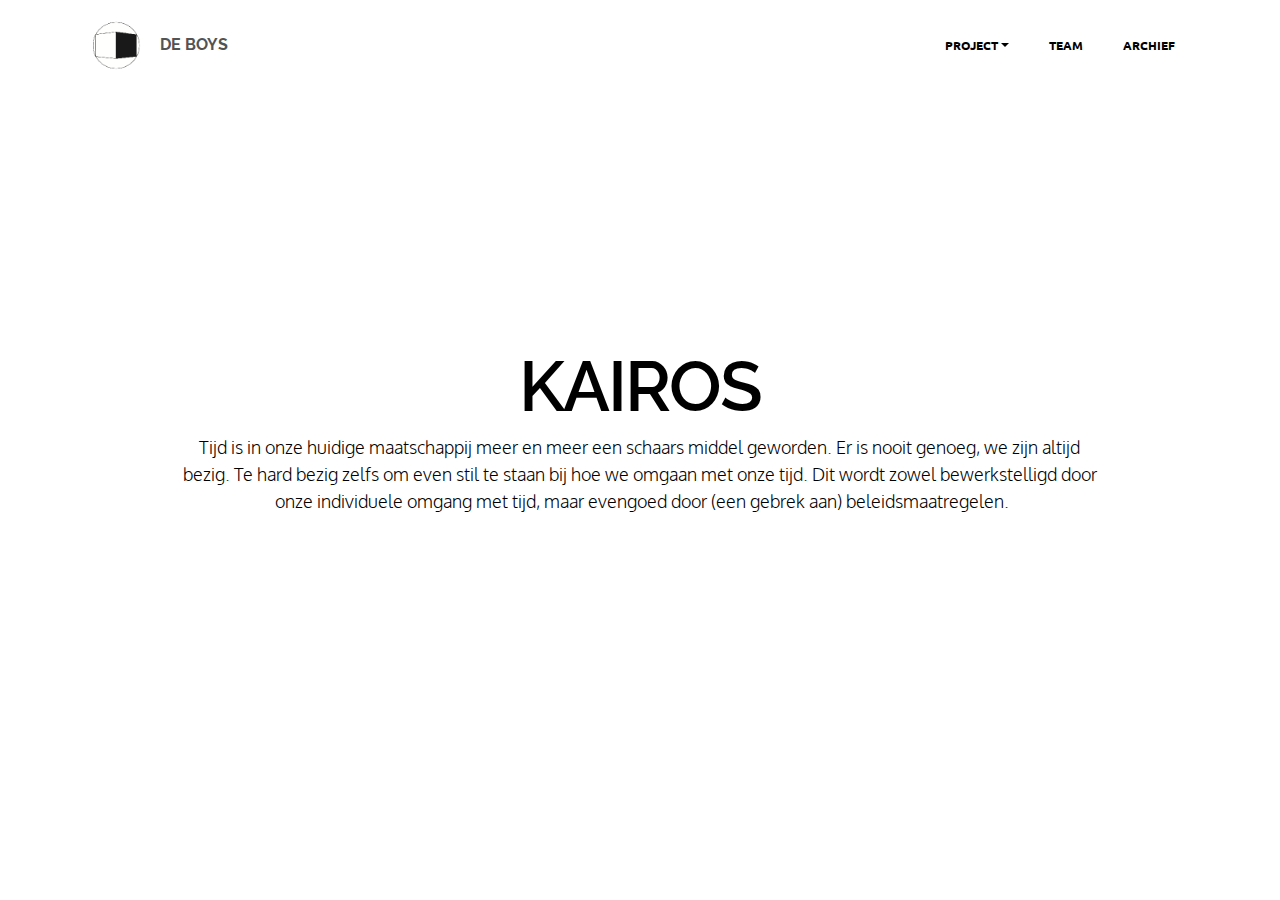
==== index.html @ ae833130 "Nieuwe layout projectpagina's" ====
<!DOCTYPE html>
<html>
<head>
  <!-- Site made with Mobirise Website Builder v3.9.2, https://mobirise.com -->
  <meta charset="UTF-8">
  <meta http-equiv="X-UA-Compatible" content="IE=edge">
  <meta name="generator" content="Mobirise v3.9.2, mobirise.com">
  <meta name="viewport" content="width=device-width, initial-scale=1">
  <link rel="shortcut icon" href="assets/images/schermafbeelding-2016-11-30-om-10-160x128-13.png" type="image/x-icon">
  <meta name="description" content="">
  
  <link rel="stylesheet" href="https://fonts.googleapis.com/css?family=Lora:400,700,400italic,700italic&amp;subset=latin">
  <link rel="stylesheet" href="https://fonts.googleapis.com/css?family=Montserrat:400,700">
  <link rel="stylesheet" href="https://fonts.googleapis.com/css?family=Raleway:100,100i,200,200i,300,300i,400,400i,500,500i,600,600i,700,700i,800,800i,900,900i">
  <link rel="stylesheet" href="assets/bootstrap-material-design-font/css/material.css">
  <link rel="stylesheet" href="assets/tether/tether.min.css">
  <link rel="stylesheet" href="assets/bootstrap/css/bootstrap.min.css">
  <link rel="stylesheet" href="assets/animate.css/animate.min.css">
  <link rel="stylesheet" href="assets/dropdown/css/style.css">
  <link rel="stylesheet" href="assets/theme/css/style.css">
  <link rel="stylesheet" href="assets/mobirise/css/mbr-additional.css" type="text/css">
  
  
  
</head>
<body>

<!-- Google Analytics -->
<script>
  (function(i,s,o,g,r,a,m){i['GoogleAnalyticsObject']=r;i[r]=i[r]||function(){
  (i[r].q=i[r].q||[]).push(arguments)},i[r].l=1*new Date();a=s.createElement(o),
  m=s.getElementsByTagName(o)[0];a.async=1;a.src=g;m.parentNode.insertBefore(a,m)
  })(window,document,'script','https://www.google-analytics.com/analytics.js','ga');

  ga('create', 'UA-88258358-1', 'auto');
  ga('send', 'pageview');

</script>
<!-- /Google Analytics -->


<section id="menu-6">

    <nav class="navbar navbar-dropdown bg-color transparent">
        <div class="container">

            <div class="mbr-table">
                <div class="mbr-table-cell">

                    <div class="navbar-brand">
                        <a href="index.html" class="navbar-logo"><img src="assets/images/schermafbeelding-2016-11-30-om-10-160x128-13.png" alt="HOME"></a>
                        <a class="navbar-caption text-black" href="https://mobirise.com">DE BOYS</a>
                    </div>

                </div>
                <div class="mbr-table-cell">

                    <button class="navbar-toggler pull-xs-right hidden-md-up" type="button" data-toggle="collapse" data-target="#exCollapsingNavbar">
                        <div class="hamburger-icon"></div>
                    </button>

                    <ul class="nav-dropdown collapse pull-xs-right nav navbar-nav navbar-toggleable-sm" id="exCollapsingNavbar"><li class="nav-item dropdown open"><a class="nav-link link dropdown-toggle" href="https://mobirise.com/" data-toggle="dropdown-submenu" aria-expanded="true">PROJECT</a><div class="dropdown-menu"><a class="dropdown-item" href="insp.html" aria-expanded="false">inspiratie</a><a class="dropdown-item" href="voor.html">vooronderzoek</a><a class="dropdown-item" href="proc.html">proces</a><a class="dropdown-item" href="prod.html">product</a></div></li><li class="nav-item"><a class="nav-link link" href="team.html">TEAM</a></li><li class="nav-item"><a class="nav-link link" href="arch.html">ARCHIEF</a></li></ul>
                    <button hidden="" class="navbar-toggler navbar-close" type="button" data-toggle="collapse" data-target="#exCollapsingNavbar">
                        <div class="close-icon"></div>
                    </button>

                </div>
            </div>

        </div>
    </nav>

</section>

<section class="engine"><a rel="external" href="https://mobirise.com">simple mobile web page creator software</a></section><section class="mbr-section mbr-section-hero mbr-section-full mbr-after-navbar" id="header1-8" style="background-color: rgb(255, 255, 255);">

    

    <div class="mbr-table-cell">

        <div class="container">
            <div class="row">
                <div class="mbr-section col-md-10 col-md-offset-1 text-xs-center">

                    <h1 class="mbr-section-title display-1">KAIROS</h1>
                    <p class="mbr-section-lead lead">Tijd is in onze huidige maatschappij meer en meer een schaars middel geworden. Er is nooit genoeg, we zijn altijd bezig. Te hard bezig zelfs om even stil te staan bij hoe we omgaan met onze tijd. Dit wordt zowel bewerkstelligd door &nbsp;onze individuele omgang met tijd, maar evengoed door (een gebrek aan) beleidsmaatregelen.<br></p>
                    
                </div>
            </div>
        </div>
    </div>

    

</section>


  <script src="assets/web/assets/jquery/jquery.min.js"></script>
  <script src="assets/tether/tether.min.js"></script>
  <script src="assets/bootstrap/js/bootstrap.min.js"></script>
  <script src="assets/smooth-scroll/SmoothScroll.js"></script>
  <script src="assets/viewportChecker/jquery.viewportchecker.js"></script>
  <script src="assets/cookies-alert-plugin/cookies-alert-core.js"></script>
  <script src="assets/cookies-alert-plugin/cookies-alert-script.js"></script>
  <script src="assets/dropdown/js/script.min.js"></script>
  <script src="assets/touchSwipe/jquery.touchSwipe.min.js"></script>
  <script src="assets/theme/js/script.js"></script>
  
  
  <input name="animation" type="hidden">
  <input name="cookieData" type="hidden" data-cookie-text="We use cookies to give you the best experience. Read our <a href='privacy.html'>cookie policy</a>.">
  </body>
</html>
---- assets/bootstrap-material-design-font/css/material.css ----
@font-face {
  font-family: 'Material-Design-Icons';
  src: url('../fonts/Material-Design-Icons.eot?3ocs8m');
  src: url('../fonts/Material-Design-Icons.eot?#iefix3ocs8m') format('embedded-opentype'), url('../fonts/Material-Design-Icons.woff?3ocs8m') format('woff'), url('../fonts/Material-Design-Icons.ttf?3ocs8m') format('truetype'), url('../fonts/Material-Design-Icons.svg?3ocs8m#Material-Design-Icons') format('svg');
  font-weight: normal;
  font-style: normal;
}
[class^="mdi-"],
[class*="mdi-"] {
  speak: none;
  display: inline-block;
  font-style: normal;
  font-variant:normal;
  font-weight:normal;
  /*font-size:24px;*/
  line-height:1;
  font-family:'Material-Design-Icons' !important;
  text-rendering: auto;
  
  -webkit-font-smoothing: antialiased;
  -moz-osx-font-smoothing: grayscale;
  -webkit-transform: translate(0, 0);
      -ms-transform: translate(0, 0);
          transform: translate(0, 0);
}
[class^="mdi-"]:before,
[class*="mdi-"]:before {
  display: inline-block;
  speak: none;
  text-decoration: inherit;
}
[class^="mdi-"].pull-left,
[class*="mdi-"].pull-left {
  margin-right: .3em;
}
[class^="mdi-"].pull-right,
[class*="mdi-"].pull-right {
  margin-left: .3em;
}
[class^="mdi-"].mdi-lg:before,
[class*="mdi-"].mdi-lg:before,
[class^="mdi-"].mdi-lg:after,
[class*="mdi-"].mdi-lg:after {
  font-size: 1.33333333em;
  line-height: 0.75em;
  vertical-align: -15%;
}
[class^="mdi-"].mdi-2x:before,
[class*="mdi-"].mdi-2x:before,
[class^="mdi-"].mdi-2x:after,
[class*="mdi-"].mdi-2x:after {
  font-size: 2em;
}
[class^="mdi-"].mdi-3x:before,
[class*="mdi-"].mdi-3x:before,
[class^="mdi-"].mdi-3x:after,
[class*="mdi-"].mdi-3x:after {
  font-size: 3em;
}
[class^="mdi-"].mdi-4x:before,
[class*="mdi-"].mdi-4x:before,
[class^="mdi-"].mdi-4x:after,
[class*="mdi-"].mdi-4x:after {
  font-size: 4em;
}
[class^="mdi-"].mdi-5x:before,
[class*="mdi-"].mdi-5x:before,
[class^="mdi-"].mdi-5x:after,
[class*="mdi-"].mdi-5x:after {
  font-size: 5em;
}
[class^="mdi-device-signal-cellular-"]:after,
[class^="mdi-device-battery-"]:after,
[class^="mdi-device-battery-charging-"]:after,
[class^="mdi-device-signal-cellular-connected-no-internet-"]:after,
[class^="mdi-device-signal-wifi-"]:after,
[class^="mdi-device-signal-wifi-statusbar-not-connected"]:after,
.mdi-device-network-wifi:after {
  opacity: .3;
  position: absolute;
  left: 0;
  top: 0;
  z-index: 1;
  display: inline-block;
  speak: none;
  text-decoration: inherit;
}
[class^="mdi-device-signal-cellular-"]:after {
  content: "\e758";
}
[class^="mdi-device-battery-"]:after {
  content: "\e735";
}
[class^="mdi-device-battery-charging-"]:after {
  content: "\e733";
}
[class^="mdi-device-signal-cellular-connected-no-internet-"]:after {
  content: "\e75d";
}
[class^="mdi-device-signal-wifi-"]:after,
.mdi-device-network-wifi:after {
  content: "\e765";
}
[class^="mdi-device-signal-wifi-statusbasr-not-connected"]:after {
  content: "\e8f7";
}
.mdi-device-signal-cellular-off:after,
.mdi-device-signal-cellular-null:after,
.mdi-device-signal-cellular-no-sim:after,
.mdi-device-signal-wifi-off:after,
.mdi-device-signal-wifi-4-bar:after,
.mdi-device-signal-cellular-4-bar:after,
.mdi-device-battery-alert:after,
.mdi-device-signal-cellular-connected-no-internet-4-bar:after,
.mdi-device-battery-std:after,
.mdi-device-battery-full .mdi-device-battery-unknown:after {
  content: "";
}
.mdi-fw {
  width: 1.28571429em;
  text-align: center;
}
.mdi-ul {
  padding-left: 0;
  margin-left: 2.14285714em;
  list-style-type: none;
}
.mdi-ul > li {
  position: relative;
}
.mdi-li {
  position: absolute;
  left: -2.14285714em;
  width: 2.14285714em;
  top: 0.14285714em;
  text-align: center;
}
.mdi-li.mdi-lg {
  left: -1.85714286em;
}
.mdi-border {
  padding: .2em .25em .15em;
  border: solid 0.08em #eeeeee;
  border-radius: .1em;
}
.mdi-spin {
  -webkit-animation: mdi-spin 2s infinite linear;
  animation: mdi-spin 2s infinite linear;
  -webkit-transform-origin: 50% 50%;
  -ms-transform-origin: 50% 50%;
      transform-origin: 50% 50%;
}
.mdi-pulse {
  -webkit-animation: mdi-spin 1s steps(8) infinite;
  animation: mdi-spin 1s steps(8) infinite;
  -webkit-transform-origin: 50% 50%;
  -ms-transform-origin: 50% 50%;
      transform-origin: 50% 50%;
}
@-webkit-keyframes mdi-spin {
  0% {
    -webkit-transform: rotate(0deg);
    transform: rotate(0deg);
  }
  100% {
    -webkit-transform: rotate(359deg);
    transform: rotate(359deg);
  }
}
@keyframes mdi-spin {
  0% {
    -webkit-transform: rotate(0deg);
    transform: rotate(0deg);
  }
  100% {
    -webkit-transform: rotate(359deg);
    transform: rotate(359deg);
  }
}
.mdi-rotate-90 {
  filter: progid:DXImageTransform.Microsoft.BasicImage(rotation=1);
  -webkit-transform: rotate(90deg);
  -ms-transform: rotate(90deg);
  transform: rotate(90deg);
}
.mdi-rotate-180 {
  filter: progid:DXImageTransform.Microsoft.BasicImage(rotation=2);
  -webkit-transform: rotate(180deg);
  -ms-transform: rotate(180deg);
  transform: rotate(180deg);
}
.mdi-rotate-270 {
  filter: progid:DXImageTransform.Microsoft.BasicImage(rotation=3);
  -webkit-transform: rotate(270deg);
  -ms-transform: rotate(270deg);
  transform: rotate(270deg);
}
.mdi-flip-horizontal {
  filter: progid:DXImageTransform.Microsoft.BasicImage(rotation=0, mirror=1);
  -webkit-transform: scale(-1, 1);
  -ms-transform: scale(-1, 1);
  transform: scale(-1, 1);
}
.mdi-flip-vertical {
  filter: progid:DXImageTransform.Microsoft.BasicImage(rotation=2, mirror=1);
  -webkit-transform: scale(1, -1);
  -ms-transform: scale(1, -1);
  transform: scale(1, -1);
}
:root .mdi-rotate-90,
:root .mdi-rotate-180,
:root .mdi-rotate-270,
:root .mdi-flip-horizontal,
:root .mdi-flip-vertical {
  -webkit-filter: none;
          filter: none;
}
.mdi-stack {
  position: relative;
  display: inline-block;
  width: 2em;
  height: 2em;
  line-height: 2em;
  vertical-align: middle;
}
.mdi-stack-1x,
.mdi-stack-2x {
  position: absolute;
  left: 0;
  width: 100%;
  text-align: center;
}
.mdi-stack-1x {
  line-height: inherit;
}
.mdi-stack-2x {
  font-size: 2em;
}
.mdi-inverse {
  color: #ffffff;
}
/* Start Icons */
.mdi-action-3d-rotation:before {
  content: "\e600";
}
.mdi-action-accessibility:before {
  content: "\e601";
}
.mdi-action-account-balance-wallet:before {
  content: "\e602";
}
.mdi-action-account-balance:before {
  content: "\e603";
}
.mdi-action-account-box:before {
  content: "\e604";
}
.mdi-action-account-child:before {
  content: "\e605";
}
.mdi-action-account-circle:before {
  content: "\e606";
}
.mdi-action-add-shopping-cart:before {
  content: "\e607";
}
.mdi-action-alarm-add:before {
  content: "\e608";
}
.mdi-action-alarm-off:before {
  content: "\e609";
}
.mdi-action-alarm-on:before {
  content: "\e60a";
}
.mdi-action-alarm:before {
  content: "\e60b";
}
.mdi-action-android:before {
  content: "\e60c";
}
.mdi-action-announcement:before {
  content: "\e60d";
}
.mdi-action-aspect-ratio:before {
  content: "\e60e";
}
.mdi-action-assessment:before {
  content: "\e60f";
}
.mdi-action-assignment-ind:before {
  content: "\e610";
}
.mdi-action-assignment-late:before {
  content: "\e611";
}
.mdi-action-assignment-return:before {
  content: "\e612";
}
.mdi-action-assignment-returned:before {
  content: "\e613";
}
.mdi-action-assignment-turned-in:before {
  content: "\e614";
}
.mdi-action-assignment:before {
  content: "\e615";
}
.mdi-action-autorenew:before {
  content: "\e616";
}
.mdi-action-backup:before {
  content: "\e617";
}
.mdi-action-book:before {
  content: "\e618";
}
.mdi-action-bookmark-outline:before {
  content: "\e619";
}
.mdi-action-bookmark:before {
  content: "\e61a";
}
.mdi-action-bug-report:before {
  content: "\e61b";
}
.mdi-action-cached:before {
  content: "\e61c";
}
.mdi-action-check-circle:before {
  content: "\e61d";
}
.mdi-action-class:before {
  content: "\e61e";
}
.mdi-action-credit-card:before {
  content: "\e61f";
}
.mdi-action-dashboard:before {
  content: "\e620";
}
.mdi-action-delete:before {
  content: "\e621";
}
.mdi-action-description:before {
  content: "\e622";
}
.mdi-action-dns:before {
  content: "\e623";
}
.mdi-action-done-all:before {
  content: "\e624";
}
.mdi-action-done:before {
  content: "\e625";
}
.mdi-action-event:before {
  content: "\e626";
}
.mdi-action-exit-to-app:before {
  content: "\e627";
}
.mdi-action-explore:before {
  content: "\e628";
}
.mdi-action-extension:before {
  content: "\e629";
}
.mdi-action-face-unlock:before {
  content: "\e62a";
}
.mdi-action-favorite-outline:before {
  content: "\e62b";
}
.mdi-action-favorite:before {
  content: "\e62c";
}
.mdi-action-find-in-page:before {
  content: "\e62d";
}
.mdi-action-find-replace:before {
  content: "\e62e";
}
.mdi-action-flip-to-back:before {
  content: "\e62f";
}
.mdi-action-flip-to-front:before {
  content: "\e630";
}
.mdi-action-get-app:before {
  content: "\e631";
}
.mdi-action-grade:before {
  content: "\e632";
}
.mdi-action-group-work:before {
  content: "\e633";
}
.mdi-action-help:before {
  content: "\e634";
}
.mdi-action-highlight-remove:before {
  content: "\e635";
}
.mdi-action-history:before {
  content: "\e636";
}
.mdi-action-home:before {
  content: "\e637";
}
.mdi-action-https:before {
  content: "\e638";
}
.mdi-action-info-outline:before {
  content: "\e639";
}
.mdi-action-info:before {
  content: "\e63a";
}
.mdi-action-input:before {
  content: "\e63b";
}
.mdi-action-invert-colors:before {
  content: "\e63c";
}
.mdi-action-label-outline:before {
  content: "\e63d";
}
.mdi-action-label:before {
  content: "\e63e";
}
.mdi-action-language:before {
  content: "\e63f";
}
.mdi-action-launch:before {
  content: "\e640";
}
.mdi-action-list:before {
  content: "\e641";
}
.mdi-action-lock-open:before {
  content: "\e642";
}
.mdi-action-lock-outline:before {
  content: "\e643";
}
.mdi-action-lock:before {
  content: "\e644";
}
.mdi-action-loyalty:before {
  content: "\e645";
}
.mdi-action-markunread-mailbox:before {
  content: "\e646";
}
.mdi-action-note-add:before {
  content: "\e647";
}
.mdi-action-open-in-browser:before {
  content: "\e648";
}
.mdi-action-open-in-new:before {
  content: "\e649";
}
.mdi-action-open-with:before {
  content: "\e64a";
}
.mdi-action-pageview:before {
  content: "\e64b";
}
.mdi-action-payment:before {
  content: "\e64c";
}
.mdi-action-perm-camera-mic:before {
  content: "\e64d";
}
.mdi-action-perm-contact-cal:before {
  content: "\e64e";
}
.mdi-action-perm-data-setting:before {
  content: "\e64f";
}
.mdi-action-perm-device-info:before {
  content: "\e650";
}
.mdi-action-perm-identity:before {
  content: "\e651";
}
.mdi-action-perm-media:before {
  content: "\e652";
}
.mdi-action-perm-phone-msg:before {
  content: "\e653";
}
.mdi-action-perm-scan-wifi:before {
  content: "\e654";
}
.mdi-action-picture-in-picture:before {
  content: "\e655";
}
.mdi-action-polymer:before {
  content: "\e656";
}
.mdi-action-print:before {
  content: "\e657";
}
.mdi-action-query-builder:before {
  content: "\e658";
}
.mdi-action-question-answer:before {
  content: "\e659";
}
.mdi-action-receipt:before {
  content: "\e65a";
}
.mdi-action-redeem:before {
  content: "\e65b";
}
.mdi-action-reorder:before {
  content: "\e65c";
}
.mdi-action-report-problem:before {
  content: "\e65d";
}
.mdi-action-restore:before {
  content: "\e65e";
}
.mdi-action-room:before {
  content: "\e65f";
}
.mdi-action-schedule:before {
  content: "\e660";
}
.mdi-action-search:before {
  content: "\e661";
}
.mdi-action-settings-applications:before {
  content: "\e662";
}
.mdi-action-settings-backup-restore:before {
  content: "\e663";
}
.mdi-action-settings-bluetooth:before {
  content: "\e664";
}
.mdi-action-settings-cell:before {
  content: "\e665";
}
.mdi-action-settings-display:before {
  content: "\e666";
}
.mdi-action-settings-ethernet:before {
  content: "\e667";
}
.mdi-action-settings-input-antenna:before {
  content: "\e668";
}
.mdi-action-settings-input-component:before {
  content: "\e669";
}
.mdi-action-settings-input-composite:before {
  content: "\e66a";
}
.mdi-action-settings-input-hdmi:before {
  content: "\e66b";
}
.mdi-action-settings-input-svideo:before {
  content: "\e66c";
}
.mdi-action-settings-overscan:before {
  content: "\e66d";
}
.mdi-action-settings-phone:before {
  content: "\e66e";
}
.mdi-action-settings-power:before {
  content: "\e66f";
}
.mdi-action-settings-remote:before {
  content: "\e670";
}
.mdi-action-settings-voice:before {
  content: "\e671";
}
.mdi-action-settings:before {
  content: "\e672";
}
.mdi-action-shop-two:before {
  content: "\e673";
}
.mdi-action-shop:before {
  content: "\e674";
}
.mdi-action-shopping-basket:before {
  content: "\e675";
}
.mdi-action-shopping-cart:before {
  content: "\e676";
}
.mdi-action-speaker-notes:before {
  content: "\e677";
}
.mdi-action-spellcheck:before {
  content: "\e678";
}
.mdi-action-star-rate:before {
  content: "\e679";
}
.mdi-action-stars:before {
  content: "\e67a";
}
.mdi-action-store:before {
  content: "\e67b";
}
.mdi-action-subject:before {
  content: "\e67c";
}
.mdi-action-supervisor-account:before {
  content: "\e67d";
}
.mdi-action-swap-horiz:before {
  content: "\e67e";
}
.mdi-action-swap-vert-circle:before {
  content: "\e67f";
}
.mdi-action-swap-vert:before {
  content: "\e680";
}
.mdi-action-system-update-tv:before {
  content: "\e681";
}
.mdi-action-tab-unselected:before {
  content: "\e682";
}
.mdi-action-tab:before {
  content: "\e683";
}
.mdi-action-theaters:before {
  content: "\e684";
}
.mdi-action-thumb-down:before {
  content: "\e685";
}
.mdi-action-thumb-up:before {
  content: "\e686";
}
.mdi-action-thumbs-up-down:before {
  content: "\e687";
}
.mdi-action-toc:before {
  content: "\e688";
}
.mdi-action-today:before {
  content: "\e689";
}
.mdi-action-track-changes:before {
  content: "\e68a";
}
.mdi-action-translate:before {
  content: "\e68b";
}
.mdi-action-trending-down:before {
  content: "\e68c";
}
.mdi-action-trending-neutral:before {
  content: "\e68d";
}
.mdi-action-trending-up:before {
  content: "\e68e";
}
.mdi-action-turned-in-not:before {
  content: "\e68f";
}
.mdi-action-turned-in:before {
  content: "\e690";
}
.mdi-action-verified-user:before {
  content: "\e691";
}
.mdi-action-view-agenda:before {
  content: "\e692";
}
.mdi-action-view-array:before {
  content: "\e693";
}
.mdi-action-view-carousel:before {
  content: "\e694";
}
.mdi-action-view-column:before {
  content: "\e695";
}
.mdi-action-view-day:before {
  content: "\e696";
}
.mdi-action-view-headline:before {
  content: "\e697";
}
.mdi-action-view-list:before {
  content: "\e698";
}
.mdi-action-view-module:before {
  content: "\e699";
}
.mdi-action-view-quilt:before {
  content: "\e69a";
}
.mdi-action-view-stream:before {
  content: "\e69b";
}
.mdi-action-view-week:before {
  content: "\e69c";
}
.mdi-action-visibility-off:before {
  content: "\e69d";
}
.mdi-action-visibility:before {
  content: "\e69e";
}
.mdi-action-wallet-giftcard:before {
  content: "\e69f";
}
.mdi-action-wallet-membership:before {
  content: "\e6a0";
}
.mdi-action-wallet-travel:before {
  content: "\e6a1";
}
.mdi-action-work:before {
  content: "\e6a2";
}
.mdi-alert-error:before {
  content: "\e6a3";
}
.mdi-alert-warning:before {
  content: "\e6a4";
}
.mdi-av-album:before {
  content: "\e6a5";
}
.mdi-av-closed-caption:before {
  content: "\e6a6";
}
.mdi-av-equalizer:before {
  content: "\e6a7";
}
.mdi-av-explicit:before {
  content: "\e6a8";
}
.mdi-av-fast-forward:before {
  content: "\e6a9";
}
.mdi-av-fast-rewind:before {
  content: "\e6aa";
}
.mdi-av-games:before {
  content: "\e6ab";
}
.mdi-av-hearing:before {
  content: "\e6ac";
}
.mdi-av-high-quality:before {
  content: "\e6ad";
}
.mdi-av-loop:before {
  content: "\e6ae";
}
.mdi-av-mic-none:before {
  content: "\e6af";
}
.mdi-av-mic-off:before {
  content: "\e6b0";
}
.mdi-av-mic:before {
  content: "\e6b1";
}
.mdi-av-movie:before {
  content: "\e6b2";
}
.mdi-av-my-library-add:before {
  content: "\e6b3";
}
.mdi-av-my-library-books:before {
  content: "\e6b4";
}
.mdi-av-my-library-music:before {
  content: "\e6b5";
}
.mdi-av-new-releases:before {
  content: "\e6b6";
}
.mdi-av-not-interested:before {
  content: "\e6b7";
}
.mdi-av-pause-circle-fill:before {
  content: "\e6b8";
}
.mdi-av-pause-circle-outline:before {
  content: "\e6b9";
}
.mdi-av-pause:before {
  content: "\e6ba";
}
.mdi-av-play-arrow:before {
  content: "\e6bb";
}
.mdi-av-play-circle-fill:before {
  content: "\e6bc";
}
.mdi-av-play-circle-outline:before {
  content: "\e6bd";
}
.mdi-av-play-shopping-bag:before {
  content: "\e6be";
}
.mdi-av-playlist-add:before {
  content: "\e6bf";
}
.mdi-av-queue-music:before {
  content: "\e6c0";
}
.mdi-av-queue:before {
  content: "\e6c1";
}
.mdi-av-radio:before {
  content: "\e6c2";
}
.mdi-av-recent-actors:before {
  content: "\e6c3";
}
.mdi-av-repeat-one:before {
  content: "\e6c4";
}
.mdi-av-repeat:before {
  content: "\e6c5";
}
.mdi-av-replay:before {
  content: "\e6c6";
}
.mdi-av-shuffle:before {
  content: "\e6c7";
}
.mdi-av-skip-next:before {
  content: "\e6c8";
}
.mdi-av-skip-previous:before {
  content: "\e6c9";
}
.mdi-av-snooze:before {
  content: "\e6ca";
}
.mdi-av-stop:before {
  content: "\e6cb";
}
.mdi-av-subtitles:before {
  content: "\e6cc";
}
.mdi-av-surround-sound:before {
  content: "\e6cd";
}
.mdi-av-timer:before {
  content: "\e6ce";
}
.mdi-av-video-collection:before {
  content: "\e6cf";
}
.mdi-av-videocam-off:before {
  content: "\e6d0";
}
.mdi-av-videocam:before {
  content: "\e6d1";
}
.mdi-av-volume-down:before {
  content: "\e6d2";
}
.mdi-av-volume-mute:before {
  content: "\e6d3";
}
.mdi-av-volume-off:before {
  content: "\e6d4";
}
.mdi-av-volume-up:before {
  content: "\e6d5";
}
.mdi-av-web:before {
  content: "\e6d6";
}
.mdi-communication-business:before {
  content: "\e6d7";
}
.mdi-communication-call-end:before {
  content: "\e6d8";
}
.mdi-communication-call-made:before {
  content: "\e6d9";
}
.mdi-communication-call-merge:before {
  content: "\e6da";
}
.mdi-communication-call-missed:before {
  content: "\e6db";
}
.mdi-communication-call-received:before {
  content: "\e6dc";
}
.mdi-communication-call-split:before {
  content: "\e6dd";
}
.mdi-communication-call:before {
  content: "\e6de";
}
.mdi-communication-chat:before {
  content: "\e6df";
}
.mdi-communication-clear-all:before {
  content: "\e6e0";
}
.mdi-communication-comment:before {
  content: "\e6e1";
}
.mdi-communication-contacts:before {
  content: "\e6e2";
}
.mdi-communication-dialer-sip:before {
  content: "\e6e3";
}
.mdi-communication-dialpad:before {
  content: "\e6e4";
}
.mdi-communication-dnd-on:before {
  content: "\e6e5";
}
.mdi-communication-email:before {
  content: "\e6e6";
}
.mdi-communication-forum:before {
  content: "\e6e7";
}
.mdi-communication-import-export:before {
  content: "\e6e8";
}
.mdi-communication-invert-colors-off:before {
  content: "\e6e9";
}
.mdi-communication-invert-colors-on:before {
  content: "\e6ea";
}
.mdi-communication-live-help:before {
  content: "\e6eb";
}
.mdi-communication-location-off:before {
  content: "\e6ec";
}
.mdi-communication-location-on:before {
  content: "\e6ed";
}
.mdi-communication-message:before {
  content: "\e6ee";
}
.mdi-communication-messenger:before {
  content: "\e6ef";
}
.mdi-communication-no-sim:before {
  content: "\e6f0";
}
.mdi-communication-phone:before {
  content: "\e6f1";
}
.mdi-communication-portable-wifi-off:before {
  content: "\e6f2";
}
.mdi-communication-quick-contacts-dialer:before {
  content: "\e6f3";
}
.mdi-communication-quick-contacts-mail:before {
  content: "\e6f4";
}
.mdi-communication-ring-volume:before {
  content: "\e6f5";
}
.mdi-communication-stay-current-landscape:before {
  content: "\e6f6";
}
.mdi-communication-stay-current-portrait:before {
  content: "\e6f7";
}
.mdi-communication-stay-primary-landscape:before {
  content: "\e6f8";
}
.mdi-communication-stay-primary-portrait:before {
  content: "\e6f9";
}
.mdi-communication-swap-calls:before {
  content: "\e6fa";
}
.mdi-communication-textsms:before {
  content: "\e6fb";
}
.mdi-communication-voicemail:before {
  content: "\e6fc";
}
.mdi-communication-vpn-key:before {
  content: "\e6fd";
}
.mdi-content-add-box:before {
  content: "\e6fe";
}
.mdi-content-add-circle-outline:before {
  content: "\e6ff";
}
.mdi-content-add-circle:before {
  content: "\e700";
}
.mdi-content-add:before {
  content: "\e701";
}
.mdi-content-archive:before {
  content: "\e702";
}
.mdi-content-backspace:before {
  content: "\e703";
}
.mdi-content-block:before {
  content: "\e704";
}
.mdi-content-clear:before {
  content: "\e705";
}
.mdi-content-content-copy:before {
  content: "\e706";
}
.mdi-content-content-cut:before {
  content: "\e707";
}
.mdi-content-content-paste:before {
  content: "\e708";
}
.mdi-content-create:before {
  content: "\e709";
}
.mdi-content-drafts:before {
  content: "\e70a";
}
.mdi-content-filter-list:before {
  content: "\e70b";
}
.mdi-content-flag:before {
  content: "\e70c";
}
.mdi-content-forward:before {
  content: "\e70d";
}
.mdi-content-gesture:before {
  content: "\e70e";
}
.mdi-content-inbox:before {
  content: "\e70f";
}
.mdi-content-link:before {
  content: "\e710";
}
.mdi-content-mail:before {
  content: "\e711";
}
.mdi-content-markunread:before {
  content: "\e712";
}
.mdi-content-redo:before {
  content: "\e713";
}
.mdi-content-remove-circle-outline:before {
  content: "\e714";
}
.mdi-content-remove-circle:before {
  content: "\e715";
}
.mdi-content-remove:before {
  content: "\e716";
}
.mdi-content-reply-all:before {
  content: "\e717";
}
.mdi-content-reply:before {
  content: "\e718";
}
.mdi-content-report:before {
  content: "\e719";
}
.mdi-content-save:before {
  content: "\e71a";
}
.mdi-content-select-all:before {
  content: "\e71b";
}
.mdi-content-send:before {
  content: "\e71c";
}
.mdi-content-sort:before {
  content: "\e71d";
}
.mdi-content-text-format:before {
  content: "\e71e";
}
.mdi-content-undo:before {
  content: "\e71f";
}
.mdi-editor-attach-file:before {
  content: "\e776";
}
.mdi-editor-attach-money:before {
  content: "\e777";
}
.mdi-editor-border-all:before {
  content: "\e778";
}
.mdi-editor-border-bottom:before {
  content: "\e779";
}
.mdi-editor-border-clear:before {
  content: "\e77a";
}
.mdi-editor-border-color:before {
  content: "\e77b";
}
.mdi-editor-border-horizontal:before {
  content: "\e77c";
}
.mdi-editor-border-inner:before {
  content: "\e77d";
}
.mdi-editor-border-left:before {
  content: "\e77e";
}
.mdi-editor-border-outer:before {
  content: "\e77f";
}
.mdi-editor-border-right:before {
  content: "\e780";
}
.mdi-editor-border-style:before {
  content: "\e781";
}
.mdi-editor-border-top:before {
  content: "\e782";
}
.mdi-editor-border-vertical:before {
  content: "\e783";
}
.mdi-editor-format-align-center:before {
  content: "\e784";
}
.mdi-editor-format-align-justify:before {
  content: "\e785";
}
.mdi-editor-format-align-left:before {
  content: "\e786";
}
.mdi-editor-format-align-right:before {
  content: "\e787";
}
.mdi-editor-format-bold:before {
  content: "\e788";
}
.mdi-editor-format-clear:before {
  content: "\e789";
}
.mdi-editor-format-color-fill:before {
  content: "\e78a";
}
.mdi-editor-format-color-reset:before {
  content: "\e78b";
}
.mdi-editor-format-color-text:before {
  content: "\e78c";
}
.mdi-editor-format-indent-decrease:before {
  content: "\e78d";
}
.mdi-editor-format-indent-increase:before {
  content: "\e78e";
}
.mdi-editor-format-italic:before {
  content: "\e78f";
}
.mdi-editor-format-line-spacing:before {
  content: "\e790";
}
.mdi-editor-format-list-bulleted:before {
  content: "\e791";
}
.mdi-editor-format-list-numbered:before {
  content: "\e792";
}
.mdi-editor-format-paint:before {
  content: "\e793";
}
.mdi-editor-format-quote:before {
  content: "\e794";
}
.mdi-editor-format-size:before {
  content: "\e795";
}
.mdi-editor-format-strikethrough:before {
  content: "\e796";
}
.mdi-editor-format-textdirection-l-to-r:before {
  content: "\e797";
}
.mdi-editor-format-textdirection-r-to-l:before {
  content: "\e798";
}
.mdi-editor-format-underline:before {
  content: "\e799";
}
.mdi-editor-functions:before {
  content: "\e79a";
}
.mdi-editor-insert-chart:before {
  content: "\e79b";
}
.mdi-editor-insert-comment:before {
  content: "\e79c";
}
.mdi-editor-insert-drive-file:before {
  content: "\e79d";
}
.mdi-editor-insert-emoticon:before {
  content: "\e79e";
}
.mdi-editor-insert-invitation:before {
  content: "\e79f";
}
.mdi-editor-insert-link:before {
  content: "\e7a0";
}
.mdi-editor-insert-photo:before {
  content: "\e7a1";
}
.mdi-editor-merge-type:before {
  content: "\e7a2";
}
.mdi-editor-mode-comment:before {
  content: "\e7a3";
}
.mdi-editor-mode-edit:before {
  content: "\e7a4";
}
.mdi-editor-publish:before {
  content: "\e7a5";
}
.mdi-editor-vertical-align-bottom:before {
  content: "\e7a6";
}
.mdi-editor-vertical-align-center:before {
  content: "\e7a7";
}
.mdi-editor-vertical-align-top:before {
  content: "\e7a8";
}
.mdi-editor-wrap-text:before {
  content: "\e7a9";
}
.mdi-file-attachment:before {
  content: "\e7aa";
}
.mdi-file-cloud-circle:before {
  content: "\e7ab";
}
.mdi-file-cloud-done:before {
  content: "\e7ac";
}
.mdi-file-cloud-download:before {
  content: "\e7ad";
}
.mdi-file-cloud-off:before {
  content: "\e7ae";
}
.mdi-file-cloud-queue:before {
  content: "\e7af";
}
.mdi-file-cloud-upload:before {
  content: "\e7b0";
}
.mdi-file-cloud:before {
  content: "\e7b1";
}
.mdi-file-file-download:before {
  content: "\e7b2";
}
.mdi-file-file-upload:before {
  content: "\e7b3";
}
.mdi-file-folder-open:before {
  content: "\e7b4";
}
.mdi-file-folder-shared:before {
  content: "\e7b5";
}
.mdi-file-folder:before {
  content: "\e7b6";
}
.mdi-device-access-alarm:before {
  content: "\e720";
}
.mdi-device-access-alarms:before {
  content: "\e721";
}
.mdi-device-access-time:before {
  content: "\e722";
}
.mdi-device-add-alarm:before {
  content: "\e723";
}
.mdi-device-airplanemode-off:before {
  content: "\e724";
}
.mdi-device-airplanemode-on:before {
  content: "\e725";
}
.mdi-device-battery-20:before {
  content: "\e726";
}
.mdi-device-battery-30:before {
  content: "\e727";
}
.mdi-device-battery-50:before {
  content: "\e728";
}
.mdi-device-battery-60:before {
  content: "\e729";
}
.mdi-device-battery-80:before {
  content: "\e72a";
}
.mdi-device-battery-90:before {
  content: "\e72b";
}
.mdi-device-battery-alert:before {
  content: "\e72c";
}
.mdi-device-battery-charging-20:before {
  content: "\e72d";
}
.mdi-device-battery-charging-30:before {
  content: "\e72e";
}
.mdi-device-battery-charging-50:before {
  content: "\e72f";
}
.mdi-device-battery-charging-60:before {
  content: "\e730";
}
.mdi-device-battery-charging-80:before {
  content: "\e731";
}
.mdi-device-battery-charging-90:before {
  content: "\e732";
}
.mdi-device-battery-charging-full:before {
  content: "\e733";
}
.mdi-device-battery-full:before {
  content: "\e734";
}
.mdi-device-battery-std:before {
  content: "\e735";
}
.mdi-device-battery-unknown:before {
  content: "\e736";
}
.mdi-device-bluetooth-connected:before {
  content: "\e737";
}
.mdi-device-bluetooth-disabled:before {
  content: "\e738";
}
.mdi-device-bluetooth-searching:before {
  content: "\e739";
}
.mdi-device-bluetooth:before {
  content: "\e73a";
}
.mdi-device-brightness-auto:before {
  content: "\e73b";
}
.mdi-device-brightness-high:before {
  content: "\e73c";
}
.mdi-device-brightness-low:before {
  content: "\e73d";
}
.mdi-device-brightness-medium:before {
  content: "\e73e";
}
.mdi-device-data-usage:before {
  content: "\e73f";
}
.mdi-device-developer-mode:before {
  content: "\e740";
}
.mdi-device-devices:before {
  content: "\e741";
}
.mdi-device-dvr:before {
  content: "\e742";
}
.mdi-device-gps-fixed:before {
  content: "\e743";
}
.mdi-device-gps-not-fixed:before {
  content: "\e744";
}
.mdi-device-gps-off:before {
  content: "\e745";
}
.mdi-device-location-disabled:before {
  content: "\e746";
}
.mdi-device-location-searching:before {
  content: "\e747";
}
.mdi-device-multitrack-audio:before {
  content: "\e748";
}
.mdi-device-network-cell:before {
  content: "\e749";
}
.mdi-device-network-wifi:before {
  content: "\e74a";
}
.mdi-device-nfc:before {
  content: "\e74b";
}
.mdi-device-now-wallpaper:before {
  content: "\e74c";
}
.mdi-device-now-widgets:before {
  content: "\e74d";
}
.mdi-device-screen-lock-landscape:before {
  content: "\e74e";
}
.mdi-device-screen-lock-portrait:before {
  content: "\e74f";
}
.mdi-device-screen-lock-rotation:before {
  content: "\e750";
}
.mdi-device-screen-rotation:before {
  content: "\e751";
}
.mdi-device-sd-storage:before {
  content: "\e752";
}
.mdi-device-settings-system-daydream:before {
  content: "\e753";
}
.mdi-device-signal-cellular-0-bar:before {
  content: "\e754";
}
.mdi-device-signal-cellular-1-bar:before {
  content: "\e755";
}
.mdi-device-signal-cellular-2-bar:before {
  content: "\e756";
}
.mdi-device-signal-cellular-3-bar:before {
  content: "\e757";
}
.mdi-device-signal-cellular-4-bar:before {
  content: "\e758";
}
.mdi-signal-wifi-statusbar-connected-no-internet-after:before {
  content: "\e8f6";
}
.mdi-device-signal-cellular-connected-no-internet-0-bar:before {
  content: "\e759";
}
.mdi-device-signal-cellular-connected-no-internet-1-bar:before {
  content: "\e75a";
}
.mdi-device-signal-cellular-connected-no-internet-2-bar:before {
  content: "\e75b";
}
.mdi-device-signal-cellular-connected-no-internet-3-bar:before {
  content: "\e75c";
}
.mdi-device-signal-cellular-connected-no-internet-4-bar:before {
  content: "\e75d";
}
.mdi-device-signal-cellular-no-sim:before {
  content: "\e75e";
}
.mdi-device-signal-cellular-null:before {
  content: "\e75f";
}
.mdi-device-signal-cellular-off:before {
  content: "\e760";
}
.mdi-device-signal-wifi-0-bar:before {
  content: "\e761";
}
.mdi-device-signal-wifi-1-bar:before {
  content: "\e762";
}
.mdi-device-signal-wifi-2-bar:before {
  content: "\e763";
}
.mdi-device-signal-wifi-3-bar:before {
  content: "\e764";
}
.mdi-device-signal-wifi-4-bar:before {
  content: "\e765";
}
.mdi-device-signal-wifi-off:before {
  content: "\e766";
}
.mdi-device-signal-wifi-statusbar-1-bar:before {
  content: "\e767";
}
.mdi-device-signal-wifi-statusbar-2-bar:before {
  content: "\e768";
}
.mdi-device-signal-wifi-statusbar-3-bar:before {
  content: "\e769";
}
.mdi-device-signal-wifi-statusbar-4-bar:before {
  content: "\e76a";
}
.mdi-device-signal-wifi-statusbar-connected-no-internet-:before {
  content: "\e76b";
}
.mdi-device-signal-wifi-statusbar-connected-no-internet:before {
  content: "\e76f";
}
.mdi-device-signal-wifi-statusbar-connected-no-internet-2:before {
  content: "\e76c";
}
.mdi-device-signal-wifi-statusbar-connected-no-internet-3:before {
  content: "\e76d";
}
.mdi-device-signal-wifi-statusbar-connected-no-internet-4:before {
  content: "\e76e";
}
.mdi-signal-wifi-statusbar-not-connected-after:before {
  content: "\e8f7";
}
.mdi-device-signal-wifi-statusbar-not-connected:before {
  content: "\e770";
}
.mdi-device-signal-wifi-statusbar-null:before {
  content: "\e771";
}
.mdi-device-storage:before {
  content: "\e772";
}
.mdi-device-usb:before {
  content: "\e773";
}
.mdi-device-wifi-lock:before {
  content: "\e774";
}
.mdi-device-wifi-tethering:before {
  content: "\e775";
}
.mdi-hardware-cast-connected:before {
  content: "\e7b7";
}
.mdi-hardware-cast:before {
  content: "\e7b8";
}
.mdi-hardware-computer:before {
  content: "\e7b9";
}
.mdi-hardware-desktop-mac:before {
  content: "\e7ba";
}
.mdi-hardware-desktop-windows:before {
  content: "\e7bb";
}
.mdi-hardware-dock:before {
  content: "\e7bc";
}
.mdi-hardware-gamepad:before {
  content: "\e7bd";
}
.mdi-hardware-headset-mic:before {
  content: "\e7be";
}
.mdi-hardware-headset:before {
  content: "\e7bf";
}
.mdi-hardware-keyboard-alt:before {
  content: "\e7c0";
}
.mdi-hardware-keyboard-arrow-down:before {
  content: "\e7c1";
}
.mdi-hardware-keyboard-arrow-left:before {
  content: "\e7c2";
}
.mdi-hardware-keyboard-arrow-right:before {
  content: "\e7c3";
}
.mdi-hardware-keyboard-arrow-up:before {
  content: "\e7c4";
}
.mdi-hardware-keyboard-backspace:before {
  content: "\e7c5";
}
.mdi-hardware-keyboard-capslock:before {
  content: "\e7c6";
}
.mdi-hardware-keyboard-control:before {
  content: "\e7c7";
}
.mdi-hardware-keyboard-hide:before {
  content: "\e7c8";
}
.mdi-hardware-keyboard-return:before {
  content: "\e7c9";
}
.mdi-hardware-keyboard-tab:before {
  content: "\e7ca";
}
.mdi-hardware-keyboard-voice:before {
  content: "\e7cb";
}
.mdi-hardware-keyboard:before {
  content: "\e7cc";
}
.mdi-hardware-laptop-chromebook:before {
  content: "\e7cd";
}
.mdi-hardware-laptop-mac:before {
  content: "\e7ce";
}
.mdi-hardware-laptop-windows:before {
  content: "\e7cf";
}
.mdi-hardware-laptop:before {
  content: "\e7d0";
}
.mdi-hardware-memory:before {
  content: "\e7d1";
}
.mdi-hardware-mouse:before {
  content: "\e7d2";
}
.mdi-hardware-phone-android:before {
  content: "\e7d3";
}
.mdi-hardware-phone-iphone:before {
  content: "\e7d4";
}
.mdi-hardware-phonelink-off:before {
  content: "\e7d5";
}
.mdi-hardware-phonelink:before {
  content: "\e7d6";
}
.mdi-hardware-security:before {
  content: "\e7d7";
}
.mdi-hardware-sim-card:before {
  content: "\e7d8";
}
.mdi-hardware-smartphone:before {
  content: "\e7d9";
}
.mdi-hardware-speaker:before {
  content: "\e7da";
}
.mdi-hardware-tablet-android:before {
  content: "\e7db";
}
.mdi-hardware-tablet-mac:before {
  content: "\e7dc";
}
.mdi-hardware-tablet:before {
  content: "\e7dd";
}
.mdi-hardware-tv:before {
  content: "\e7de";
}
.mdi-hardware-watch:before {
  content: "\e7df";
}
.mdi-image-add-to-photos:before {
  content: "\e7e0";
}
.mdi-image-adjust:before {
  content: "\e7e1";
}
.mdi-image-assistant-photo:before {
  content: "\e7e2";
}
.mdi-image-audiotrack:before {
  content: "\e7e3";
}
.mdi-image-blur-circular:before {
  content: "\e7e4";
}
.mdi-image-blur-linear:before {
  content: "\e7e5";
}
.mdi-image-blur-off:before {
  content: "\e7e6";
}
.mdi-image-blur-on:before {
  content: "\e7e7";
}
.mdi-image-brightness-1:before {
  content: "\e7e8";
}
.mdi-image-brightness-2:before {
  content: "\e7e9";
}
.mdi-image-brightness-3:before {
  content: "\e7ea";
}
.mdi-image-brightness-4:before {
  content: "\e7eb";
}
.mdi-image-brightness-5:before {
  content: "\e7ec";
}
.mdi-image-brightness-6:before {
  content: "\e7ed";
}
.mdi-image-brightness-7:before {
  content: "\e7ee";
}
.mdi-image-brush:before {
  content: "\e7ef";
}
.mdi-image-camera-alt:before {
  content: "\e7f0";
}
.mdi-image-camera-front:before {
  content: "\e7f1";
}
.mdi-image-camera-rear:before {
  content: "\e7f2";
}
.mdi-image-camera-roll:before {
  content: "\e7f3";
}
.mdi-image-camera:before {
  content: "\e7f4";
}
.mdi-image-center-focus-strong:before {
  content: "\e7f5";
}
.mdi-image-center-focus-weak:before {
  content: "\e7f6";
}
.mdi-image-collections:before {
  content: "\e7f7";
}
.mdi-image-color-lens:before {
  content: "\e7f8";
}
.mdi-image-colorize:before {
  content: "\e7f9";
}
.mdi-image-compare:before {
  content: "\e7fa";
}
.mdi-image-control-point-duplicate:before {
  content: "\e7fb";
}
.mdi-image-control-point:before {
  content: "\e7fc";
}
.mdi-image-crop-3-2:before {
  content: "\e7fd";
}
.mdi-image-crop-5-4:before {
  content: "\e7fe";
}
.mdi-image-crop-7-5:before {
  content: "\e7ff";
}
.mdi-image-crop-16-9:before {
  content: "\e800";
}
.mdi-image-crop-din:before {
  content: "\e801";
}
.mdi-image-crop-free:before {
  content: "\e802";
}
.mdi-image-crop-landscape:before {
  content: "\e803";
}
.mdi-image-crop-original:before {
  content: "\e804";
}
.mdi-image-crop-portrait:before {
  content: "\e805";
}
.mdi-image-crop-square:before {
  content: "\e806";
}
.mdi-image-crop:before {
  content: "\e807";
}
.mdi-image-dehaze:before {
  content: "\e808";
}
.mdi-image-details:before {
  content: "\e809";
}
.mdi-image-edit:before {
  content: "\e80a";
}
.mdi-image-exposure-minus-1:before {
  content: "\e80b";
}
.mdi-image-exposure-minus-2:before {
  content: "\e80c";
}
.mdi-image-exposure-plus-1:before {
  content: "\e80d";
}
.mdi-image-exposure-plus-2:before {
  content: "\e80e";
}
.mdi-image-exposure-zero:before {
  content: "\e80f";
}
.mdi-image-exposure:before {
  content: "\e810";
}
.mdi-image-filter-1:before {
  content: "\e811";
}
.mdi-image-filter-2:before {
  content: "\e812";
}
.mdi-image-filter-3:before {
  content: "\e813";
}
.mdi-image-filter-4:before {
  content: "\e814";
}
.mdi-image-filter-5:before {
  content: "\e815";
}
.mdi-image-filter-6:before {
  content: "\e816";
}
.mdi-image-filter-7:before {
  content: "\e817";
}
.mdi-image-filter-8:before {
  content: "\e818";
}
.mdi-image-filter-9-plus:before {
  content: "\e819";
}
.mdi-image-filter-9:before {
  content: "\e81a";
}
.mdi-image-filter-b-and-w:before {
  content: "\e81b";
}
.mdi-image-filter-center-focus:before {
  content: "\e81c";
}
.mdi-image-filter-drama:before {
  content: "\e81d";
}
.mdi-image-filter-frames:before {
  content: "\e81e";
}
.mdi-image-filter-hdr:before {
  content: "\e81f";
}
.mdi-image-filter-none:before {
  content: "\e820";
}
.mdi-image-filter-tilt-shift:before {
  content: "\e821";
}
.mdi-image-filter-vintage:before {
  content: "\e822";
}
.mdi-image-filter:before {
  content: "\e823";
}
.mdi-image-flare:before {
  content: "\e824";
}
.mdi-image-flash-auto:before {
  content: "\e825";
}
.mdi-image-flash-off:before {
  content: "\e826";
}
.mdi-image-flash-on:before {
  content: "\e827";
}
.mdi-image-flip:before {
  content: "\e828";
}
.mdi-image-gradient:before {
  content: "\e829";
}
.mdi-image-grain:before {
  content: "\e82a";
}
.mdi-image-grid-off:before {
  content: "\e82b";
}
.mdi-image-grid-on:before {
  content: "\e82c";
}
.mdi-image-hdr-off:before {
  content: "\e82d";
}
.mdi-image-hdr-on:before {
  content: "\e82e";
}
.mdi-image-hdr-strong:before {
  content: "\e82f";
}
.mdi-image-hdr-weak:before {
  content: "\e830";
}
.mdi-image-healing:before {
  content: "\e831";
}
.mdi-image-image-aspect-ratio:before {
  content: "\e832";
}
.mdi-image-image:before {
  content: "\e833";
}
.mdi-image-iso:before {
  content: "\e834";
}
.mdi-image-landscape:before {
  content: "\e835";
}
.mdi-image-leak-add:before {
  content: "\e836";
}
.mdi-image-leak-remove:before {
  content: "\e837";
}
.mdi-image-lens:before {
  content: "\e838";
}
.mdi-image-looks-3:before {
  content: "\e839";
}
.mdi-image-looks-4:before {
  content: "\e83a";
}
.mdi-image-looks-5:before {
  content: "\e83b";
}
.mdi-image-looks-6:before {
  content: "\e83c";
}
.mdi-image-looks-one:before {
  content: "\e83d";
}
.mdi-image-looks-two:before {
  content: "\e83e";
}
.mdi-image-looks:before {
  content: "\e83f";
}
.mdi-image-loupe:before {
  content: "\e840";
}
.mdi-image-movie-creation:before {
  content: "\e841";
}
.mdi-image-nature-people:before {
  content: "\e842";
}
.mdi-image-nature:before {
  content: "\e843";
}
.mdi-image-navigate-before:before {
  content: "\e844";
}
.mdi-image-navigate-next:before {
  content: "\e845";
}
.mdi-image-palette:before {
  content: "\e846";
}
.mdi-image-panorama-fisheye:before {
  content: "\e847";
}
.mdi-image-panorama-horizontal:before {
  content: "\e848";
}
.mdi-image-panorama-vertical:before {
  content: "\e849";
}
.mdi-image-panorama-wide-angle:before {
  content: "\e84a";
}
.mdi-image-panorama:before {
  content: "\e84b";
}
.mdi-image-photo-album:before {
  content: "\e84c";
}
.mdi-image-photo-camera:before {
  content: "\e84d";
}
.mdi-image-photo-library:before {
  content: "\e84e";
}
.mdi-image-photo:before {
  content: "\e84f";
}
.mdi-image-portrait:before {
  content: "\e850";
}
.mdi-image-remove-red-eye:before {
  content: "\e851";
}
.mdi-image-rotate-left:before {
  content: "\e852";
}
.mdi-image-rotate-right:before {
  content: "\e853";
}
.mdi-image-slideshow:before {
  content: "\e854";
}
.mdi-image-straighten:before {
  content: "\e855";
}
.mdi-image-style:before {
  content: "\e856";
}
.mdi-image-switch-camera:before {
  content: "\e857";
}
.mdi-image-switch-video:before {
  content: "\e858";
}
.mdi-image-tag-faces:before {
  content: "\e859";
}
.mdi-image-texture:before {
  content: "\e85a";
}
.mdi-image-timelapse:before {
  content: "\e85b";
}
.mdi-image-timer-3:before {
  content: "\e85c";
}
.mdi-image-timer-10:before {
  content: "\e85d";
}
.mdi-image-timer-auto:before {
  content: "\e85e";
}
.mdi-image-timer-off:before {
  content: "\e85f";
}
.mdi-image-timer:before {
  content: "\e860";
}
.mdi-image-tonality:before {
  content: "\e861";
}
.mdi-image-transform:before {
  content: "\e862";
}
.mdi-image-tune:before {
  content: "\e863";
}
.mdi-image-wb-auto:before {
  content: "\e864";
}
.mdi-image-wb-cloudy:before {
  content: "\e865";
}
.mdi-image-wb-incandescent:before {
  content: "\e866";
}
.mdi-image-wb-irradescent:before {
  content: "\e867";
}
.mdi-image-wb-sunny:before {
  content: "\e868";
}
.mdi-maps-beenhere:before {
  content: "\e869";
}
.mdi-maps-directions-bike:before {
  content: "\e86a";
}
.mdi-maps-directions-bus:before {
  content: "\e86b";
}
.mdi-maps-directions-car:before {
  content: "\e86c";
}
.mdi-maps-directions-ferry:before {
  content: "\e86d";
}
.mdi-maps-directions-subway:before {
  content: "\e86e";
}
.mdi-maps-directions-train:before {
  content: "\e86f";
}
.mdi-maps-directions-transit:before {
  content: "\e870";
}
.mdi-maps-directions-walk:before {
  content: "\e871";
}
.mdi-maps-directions:before {
  content: "\e872";
}
.mdi-maps-flight:before {
  content: "\e873";
}
.mdi-maps-hotel:before {
  content: "\e874";
}
.mdi-maps-layers-clear:before {
  content: "\e875";
}
.mdi-maps-layers:before {
  content: "\e876";
}
.mdi-maps-local-airport:before {
  content: "\e877";
}
.mdi-maps-local-atm:before {
  content: "\e878";
}
.mdi-maps-local-attraction:before {
  content: "\e879";
}
.mdi-maps-local-bar:before {
  content: "\e87a";
}
.mdi-maps-local-cafe:before {
  content: "\e87b";
}
.mdi-maps-local-car-wash:before {
  content: "\e87c";
}
.mdi-maps-local-convenience-store:before {
  content: "\e87d";
}
.mdi-maps-local-drink:before {
  content: "\e87e";
}
.mdi-maps-local-florist:before {
  content: "\e87f";
}
.mdi-maps-local-gas-station:before {
  content: "\e880";
}
.mdi-maps-local-grocery-store:before {
  content: "\e881";
}
.mdi-maps-local-hospital:before {
  content: "\e882";
}
.mdi-maps-local-hotel:before {
  content: "\e883";
}
.mdi-maps-local-laundry-service:before {
  content: "\e884";
}
.mdi-maps-local-library:before {
  content: "\e885";
}
.mdi-maps-local-mall:before {
  content: "\e886";
}
.mdi-maps-local-movies:before {
  content: "\e887";
}
.mdi-maps-local-offer:before {
  content: "\e888";
}
.mdi-maps-local-parking:before {
  content: "\e889";
}
.mdi-maps-local-pharmacy:before {
  content: "\e88a";
}
.mdi-maps-local-phone:before {
  content: "\e88b";
}
.mdi-maps-local-pizza:before {
  content: "\e88c";
}
.mdi-maps-local-play:before {
  content: "\e88d";
}
.mdi-maps-local-post-office:before {
  content: "\e88e";
}
.mdi-maps-local-print-shop:before {
  content: "\e88f";
}
.mdi-maps-local-restaurant:before {
  content: "\e890";
}
.mdi-maps-local-see:before {
  content: "\e891";
}
.mdi-maps-local-shipping:before {
  content: "\e892";
}
.mdi-maps-local-taxi:before {
  content: "\e893";
}
.mdi-maps-location-history:before {
  content: "\e894";
}
.mdi-maps-map:before {
  content: "\e895";
}
.mdi-maps-my-location:before {
  content: "\e896";
}
.mdi-maps-navigation:before {
  content: "\e897";
}
.mdi-maps-pin-drop:before {
  content: "\e898";
}
.mdi-maps-place:before {
  content: "\e899";
}
.mdi-maps-rate-review:before {
  content: "\e89a";
}
.mdi-maps-restaurant-menu:before {
  content: "\e89b";
}
.mdi-maps-satellite:before {
  content: "\e89c";
}
.mdi-maps-store-mall-directory:before {
  content: "\e89d";
}
.mdi-maps-terrain:before {
  content: "\e89e";
}
.mdi-maps-traffic:before {
  content: "\e89f";
}
.mdi-navigation-apps:before {
  content: "\e8a0";
}
.mdi-navigation-arrow-back:before {
  content: "\e8a1";
}
.mdi-navigation-arrow-drop-down-circle:before {
  content: "\e8a2";
}
.mdi-navigation-arrow-drop-down:before {
  content: "\e8a3";
}
.mdi-navigation-arrow-drop-up:before {
  content: "\e8a4";
}
.mdi-navigation-arrow-forward:before {
  content: "\e8a5";
}
.mdi-navigation-cancel:before {
  content: "\e8a6";
}
.mdi-navigation-check:before {
  content: "\e8a7";
}
.mdi-navigation-chevron-left:before {
  content: "\e8a8";
}
.mdi-navigation-chevron-right:before {
  content: "\e8a9";
}
.mdi-navigation-close:before {
  content: "\e8aa";
}
.mdi-navigation-expand-less:before {
  content: "\e8ab";
}
.mdi-navigation-expand-more:before {
  content: "\e8ac";
}
.mdi-navigation-fullscreen-exit:before {
  content: "\e8ad";
}
.mdi-navigation-fullscreen:before {
  content: "\e8ae";
}
.mdi-navigation-menu:before {
  content: "\e8af";
}
.mdi-navigation-more-horiz:before {
  content: "\e8b0";
}
.mdi-navigation-more-vert:before {
  content: "\e8b1";
}
.mdi-navigation-refresh:before {
  content: "\e8b2";
}
.mdi-navigation-unfold-less:before {
  content: "\e8b3";
}
.mdi-navigation-unfold-more:before {
  content: "\e8b4";
}
.mdi-notification-adb:before {
  content: "\e8b5";
}
.mdi-notification-bluetooth-audio:before {
  content: "\e8b6";
}
.mdi-notification-disc-full:before {
  content: "\e8b7";
}
.mdi-notification-dnd-forwardslash:before {
  content: "\e8b8";
}
.mdi-notification-do-not-disturb:before {
  content: "\e8b9";
}
.mdi-notification-drive-eta:before {
  content: "\e8ba";
}
.mdi-notification-event-available:before {
  content: "\e8bb";
}
.mdi-notification-event-busy:before {
  content: "\e8bc";
}
.mdi-notification-event-note:before {
  content: "\e8bd";
}
.mdi-notification-folder-special:before {
  content: "\e8be";
}
.mdi-notification-mms:before {
  content: "\e8bf";
}
.mdi-notification-more:before {
  content: "\e8c0";
}
.mdi-notification-network-locked:before {
  content: "\e8c1";
}
.mdi-notification-phone-bluetooth-speaker:before {
  content: "\e8c2";
}
.mdi-notification-phone-forwarded:before {
  content: "\e8c3";
}
.mdi-notification-phone-in-talk:before {
  content: "\e8c4";
}
.mdi-notification-phone-locked:before {
  content: "\e8c5";
}
.mdi-notification-phone-missed:before {
  content: "\e8c6";
}
.mdi-notification-phone-paused:before {
  content: "\e8c7";
}
.mdi-notification-play-download:before {
  content: "\e8c8";
}
.mdi-notification-play-install:before {
  content: "\e8c9";
}
.mdi-notification-sd-card:before {
  content: "\e8ca";
}
.mdi-notification-sim-card-alert:before {
  content: "\e8cb";
}
.mdi-notification-sms-failed:before {
  content: "\e8cc";
}
.mdi-notification-sms:before {
  content: "\e8cd";
}
.mdi-notification-sync-disabled:before {
  content: "\e8ce";
}
.mdi-notification-sync-problem:before {
  content: "\e8cf";
}
.mdi-notification-sync:before {
  content: "\e8d0";
}
.mdi-notification-system-update:before {
  content: "\e8d1";
}
.mdi-notification-tap-and-play:before {
  content: "\e8d2";
}
.mdi-notification-time-to-leave:before {
  content: "\e8d3";
}
.mdi-notification-vibration:before {
  content: "\e8d4";
}
.mdi-notification-voice-chat:before {
  content: "\e8d5";
}
.mdi-notification-vpn-lock:before {
  content: "\e8d6";
}
.mdi-social-cake:before {
  content: "\e8d7";
}
.mdi-social-domain:before {
  content: "\e8d8";
}
.mdi-social-group-add:before {
  content: "\e8d9";
}
.mdi-social-group:before {
  content: "\e8da";
}
.mdi-social-location-city:before {
  content: "\e8db";
}
.mdi-social-mood:before {
  content: "\e8dc";
}
.mdi-social-notifications-none:before {
  content: "\e8dd";
}
.mdi-social-notifications-off:before {
  content: "\e8de";
}
.mdi-social-notifications-on:before {
  content: "\e8df";
}
.mdi-social-notifications-paused:before {
  content: "\e8e0";
}
.mdi-social-notifications:before {
  content: "\e8e1";
}
.mdi-social-pages:before {
  content: "\e8e2";
}
.mdi-social-party-mode:before {
  content: "\e8e3";
}
.mdi-social-people-outline:before {
  content: "\e8e4";
}
.mdi-social-people:before {
  content: "\e8e5";
}
.mdi-social-person-add:before {
  content: "\e8e6";
}
.mdi-social-person-outline:before {
  content: "\e8e7";
}
.mdi-social-person:before {
  content: "\e8e8";
}
.mdi-social-plus-one:before {
  content: "\e8e9";
}
.mdi-social-poll:before {
  content: "\e8ea";
}
.mdi-social-public:before {
  content: "\e8eb";
}
.mdi-social-school:before {
  content: "\e8ec";
}
.mdi-social-share:before {
  content: "\e8ed";
}
.mdi-social-whatshot:before {
  content: "\e8ee";
}
.mdi-toggle-check-box-outline-blank:before {
  content: "\e8ef";
}
.mdi-toggle-check-box:before {
  content: "\e8f0";
}
.mdi-toggle-radio-button-off:before {
  content: "\e8f1";
}
.mdi-toggle-radio-button-on:before {
  content: "\e8f2";
}
.mdi-toggle-star-half:before {
  content: "\e8f3";
}
.mdi-toggle-star-outline:before {
  content: "\e8f4";
}
.mdi-toggle-star:before {
  content: "\e8f5";
}
---- assets/dropdown/css/style.css ----
.navbar-dropdown {
  left: 0;
  padding: 0;
  position: absolute;
  right: 0;
  top: 0;
  transition: all 0.45s ease;
  z-index: 1030; }
  .navbar-dropdown .navbar-brand {
    float: none;
    font-size: 0;
    padding: 1.25rem 0;
    position: relative;
    transition: padding 0.25s ease;
    white-space: nowrap; }
    .navbar-dropdown .navbar-brand::before {
      content: "";
      display: inline-block;
      height: 100%;
      vertical-align: middle; }
  .navbar-dropdown .navbar-logo,
  .navbar-dropdown .navbar-caption {
    display: inline-block;
    vertical-align: middle; }
  .navbar-dropdown .navbar-logo {
    margin-right: 0.8rem;
    transition: margin 0.3s ease-in-out; }
    .navbar-dropdown .navbar-logo img {
      height: 3.125rem;
      transition: all 0.3s ease-in-out; }
  .navbar-dropdown .mbr-table-cell {
    height: 5.625rem; }
  .navbar-dropdown .navbar-caption {
    font-family: "Montserrat";
    font-size: 1rem;
    font-weight: 700;
    white-space: normal; }
    .navbar-dropdown .navbar-caption, .navbar-dropdown .navbar-caption:hover {
      color: inherit;
      text-decoration: none; }
  .navbar-dropdown.navbar-fixed-top {
    position: fixed; }
  .navbar-dropdown.bg-color.transparent {
    background: none !important; }
  .navbar-dropdown.navbar-short .navbar-brand {
    padding: 0.625rem 0; }
  .navbar-dropdown.navbar-short .navbar-logo {
    margin-right: 0.5rem; }
    .navbar-dropdown.navbar-short .navbar-logo img {
      height: 2.375rem; }
  .navbar-dropdown.navbar-short .mbr-table-cell {
    height: 3.625rem; }
  .navbar-dropdown .navbar-close {
    left: 0.6875rem;
    position: fixed;
    top: 0.75rem;
    z-index: 1000; }
  .navbar-dropdown.opened {
    background: none !important; }
    .navbar-dropdown.opened .navbar-brand,
    .navbar-dropdown.opened .navbar-toggler {
      display: none; }
  .navbar-dropdown .hamburger-icon {
    content: "";
    width: 16px;
    -webkit-box-shadow: 0 -6px 0 1px,0 0 0 1px,0 6px 0 1px;
    -moz-box-shadow: 0 -6px 0 1px,0 0 0 1px,0 6px 0 1px;
    box-shadow: 0 -6px 0 1px,0 0 0 1px,0 6px 0 1px; }
  .navbar-dropdown .close-icon {
    position: relative;
    width: 21px;
    height: 21px;
    overflow: hidden; }
    .navbar-dropdown .close-icon::before, .navbar-dropdown .close-icon::after {
      content: '';
      position: absolute;
      height: 2px;
      width: 100%;
      top: 50%;
      left: 0;
      margin-top: -1px; }
    .navbar-dropdown .close-icon::before {
      transform: rotate(45deg);
      -ms-transform: rotate(45deg);
      -webkit-transform: rotate(45deg); }
    .navbar-dropdown .close-icon::after {
      transform: rotate(-45deg);
      -ms-transform: rotate(-45deg);
      -webkit-transform: rotate(-45deg); }

.dropdown-menu .dropdown-toggle[data-toggle="dropdown-submenu"]::after {
  border-bottom: 0.35em solid transparent;
  border-left: 0.35em solid;
  border-right: 0;
  border-top: 0.35em solid transparent;
  margin-left: 0.3rem; }

.dropdown-menu .dropdown-item:focus {
  outline: 0; }

.nav-dropdown {
  display: table !important;
  font-family: "Montserrat";
  font-size: 0.75rem;
  font-weight: 700;
  height: auto !important; }
  .nav-dropdown .nav-item {
    display: table-cell;
    float: none;
    vertical-align: middle; }
  .nav-dropdown .nav-btn {
    padding-left: 1rem; }
  .nav-dropdown .link {
    margin: 1.667em;
    padding: 0;
    transition: color .2s ease-in-out; }
    .nav-dropdown .link.dropdown-toggle {
      margin-right: 2.583em; }
      .nav-dropdown .link.dropdown-toggle::after {
        margin-left: .25rem;
        border-top: 0.35em solid;
        border-right: 0.35em solid transparent;
        border-left: 0.35em solid transparent;
        border-bottom: 0; }
      .nav-dropdown .link.dropdown-toggle::after {
        display: block;
        margin-top: -0.1667em;
        position: absolute;
        right: 1.3333em;
        top: 50%; }
      .nav-dropdown .link.dropdown-toggle[aria-expanded="true"] {
        margin: 0;
        padding: 1.667em 2.583em 1.667em 1.667em; }
  .nav-dropdown .link::after,
  .nav-dropdown .dropdown-item::after {
    color: inherit; }
  .nav-dropdown .btn {
    font-size: 0.75rem;
    font-weight: 700;
    letter-spacing: 0;
    margin-bottom: 0;
    padding-left: 1.25rem;
    padding-right: 1.25rem; }
  .nav-dropdown .dropdown-menu {
    border-radius: 0;
    border: 0;
    left: 0;
    margin: 0;
    padding-bottom: 1.25rem;
    padding-top: 1.25rem; }
  .nav-dropdown .dropdown-submenu {
    left: 100%;
    margin-left: 0.125rem;
    margin-top: -1.25rem;
    top: 0; }
  .nav-dropdown .dropdown-item {
    font-size: 0.8125rem;
    font-weight: 500;
    line-height: 2;
    padding: 0.3846em 4.615em 0.3846em 1.5385em;
    position: relative;
    transition: color .2s ease-in-out, background-color .2s ease-in-out; }
    .nav-dropdown .dropdown-item::after {
      margin-top: -0.3077em;
      position: absolute;
      right: 1.1538em;
      top: 50%; }
    .nav-dropdown .dropdown-item:focus, .nav-dropdown .dropdown-item:hover {
      background: none; }

@media (max-width: 767px) {
  .nav-dropdown.navbar-toggleable-sm {
    bottom: 0;
    display: none;
    left: 0;
    overflow-x: hidden;
    position: fixed;
    top: 0;
    transform: translateX(-100%);
    -ms-transform: translateX(-100%);
    -webkit-transform: translateX(-100%);
    width: 18.75rem;
    z-index: 999; } }
.nav-dropdown.navbar-toggleable-xl {
  bottom: 0;
  display: none;
  left: 0;
  overflow-x: hidden;
  position: fixed;
  top: 0;
  transform: translateX(-100%);
  -ms-transform: translateX(-100%);
  -webkit-transform: translateX(-100%);
  width: 18.75rem;
  z-index: 999; }

.nav-dropdown-sm {
  display: block !important;
  overflow-x: hidden;
  overflow: auto;
  padding-top: 3.875rem; }
  .nav-dropdown-sm::after {
    content: "";
    display: block;
    height: 3rem;
    width: 100%; }
  .nav-dropdown-sm.collapse.in ~ .navbar-close {
    display: block !important; }
  .nav-dropdown-sm.collapsing, .nav-dropdown-sm.collapse.in {
    transform: translateX(0);
    -ms-transform: translateX(0);
    -webkit-transform: translateX(0);
    transition: all 0.25s ease-out;
    -webkit-transition: all 0.25s ease-out; }
  .nav-dropdown-sm.collapsing[aria-expanded="false"] {
    transform: translateX(-100%);
    -ms-transform: translateX(-100%);
    -webkit-transform: translateX(-100%); }
  .nav-dropdown-sm .nav-item {
    display: block;
    margin-left: 0 !important;
    padding-left: 0; }
  .nav-dropdown-sm .link,
  .nav-dropdown-sm .dropdown-item {
    border-top: 1px dotted rgba(255, 255, 255, 0.1);
    font-size: 0.8125rem;
    line-height: 1.6;
    margin: 0 !important;
    padding: 0.875rem 2.4rem 0.875rem 1.5625rem !important;
    position: relative;
    white-space: normal; }
    .nav-dropdown-sm .link:focus, .nav-dropdown-sm .link:hover,
    .nav-dropdown-sm .dropdown-item:focus,
    .nav-dropdown-sm .dropdown-item:hover {
      background: rgba(0, 0, 0, 0.2) !important; }
  .nav-dropdown-sm .nav-btn {
    position: relative;
    padding: 1.5625rem 1.5625rem 0 1.5625rem; }
    .nav-dropdown-sm .nav-btn::before {
      border-top: 1px dotted rgba(255, 255, 255, 0.1);
      content: "";
      left: 0;
      position: absolute;
      top: 0;
      width: 100%; }
    .nav-dropdown-sm .nav-btn + .nav-btn {
      padding-top: 0.625rem; }
      .nav-dropdown-sm .nav-btn + .nav-btn::before {
        display: none; }
  .nav-dropdown-sm .btn {
    padding: 0.625rem 0; }
  .nav-dropdown-sm .dropdown-toggle::after {
    position: absolute;
    right: 1.25rem;
    top: 50%;
    margin-top: -0.154em; }
  .nav-dropdown-sm .dropdown-toggle[data-toggle="dropdown-submenu"]::after {
    margin-left: .25rem;
    border-top: 0.35em solid;
    border-right: 0.35em solid transparent;
    border-left: 0.35em solid transparent;
    border-bottom: 0; }
  .nav-dropdown-sm .dropdown-toggle[data-toggle="dropdown-submenu"][aria-expanded="true"]::after {
    border-top: 0;
    border-right: 0.35em solid transparent;
    border-left: 0.35em solid transparent;
    border-bottom: 0.35em solid; }
  .nav-dropdown-sm .dropdown-menu {
    margin: 0;
    padding: 0;
    position: relative;
    top: 0;
    left: 0;
    width: 100%;
    border: 0;
    float: none;
    border-radius: 0;
    background: none; }

.is-builder .nav-dropdown.collapsing {
  transition: none !important; }

/*# sourceMappingURL=style.css.map */
---- assets/mobirise/css/mbr-additional.css ----
@import url(https://fonts.googleapis.com/css?family=Raleway:400,300,700);
@import url(https://fonts.googleapis.com/css?family=Ubuntu:400,300,700);
@import url(https://fonts.googleapis.com/css?family=Oxygen:400,300,700);
@import url(https://fonts.googleapis.com/css?family=Roboto+Condensed:400,300,700);






body,
input,
textarea,
.mbr-company .list-group-text {
  font-family: 'Oxygen', sans-serif;
}
.mbr-footer-content li,
.mbr-footer .mbr-contacts li {
  font-family: 'Oxygen', sans-serif;
}
.btn,
.alert,
h1,
h2,
h3,
h4,
h5,
h6,
.h1,
.h2,
.h3,
.h4,
.h5,
.h6,
.display-1,
.display-2,
.display-3,
.display-4,
.mbr-figure .mbr-figure-caption,
.mbr-gallery-title,
.mbr-map [data-state-details],
.mbr-price {
  font-family: 'Raleway', sans-serif;
}
.mbr-footer-content h1,
.mbr-footer .mbr-contacts h1,
.mbr-footer-content h2,
.mbr-footer .mbr-contacts h2,
.mbr-footer-content h3,
.mbr-footer .mbr-contacts h3,
.mbr-footer-content h4,
.mbr-footer .mbr-contacts h4,
.mbr-footer-content p strong,
.mbr-footer .mbr-contacts p strong,
.mbr-footer-content strong,
.mbr-footer .mbr-contacts strong {
  font-family: 'Raleway', sans-serif;
}
.btn-sm,
.lead a,
.lead blockquote,
.mbr-section-subtitle,
.mbr-section-hero .mbr-section-lead,
.mbr-cards .card-subtitle,
.mbr-testimonial .card-block {
  font-family: 'Roboto Condensed', sans-serif;
  font-style: normal;
}
.mbr-author-name {
  font-family: 'Raleway', sans-serif;
}
.mbr-author-desc {
  font-family: 'Roboto Condensed', sans-serif;
  font-style: normal;
}
.mbr-plan-title {
  font-family: 'Raleway', sans-serif;
}
.mbr-plan-subtitle,
.mbr-plan-price-desc {
  font-family: 'Roboto Condensed', sans-serif;
  font-style: normal;
}
.bg-primary {
  background-color: #c1c1c1 !important;
}
.bg-success {
  background-color: #ffffff !important;
}
.bg-info {
  background-color: #000000 !important;
}
.bg-warning {
  background-color: #41a85f !important;
}
.bg-danger {
  background-color: #f28281 !important;
}
.btn-primary {
  background-color: #c1c1c1;
  border-color: #c1c1c1;
  color: #ffffff;
}
.btn-primary:hover,
.btn-primary:focus,
.btn-primary.focus,
.btn-primary:active,
.btn-primary.active {
  color: #ffffff;
  background-color: #9b9b9b;
  border-color: #9b9b9b;
}
.btn-primary.disabled,
.btn-primary:disabled {
  color: #ffffff !important;
  background-color: #9b9b9b !important;
  border-color: #9b9b9b !important;
}
.btn-secondary {
  background-color: #bfcecb;
  border-color: #bfcecb;
  color: #ffffff;
}
.btn-secondary:hover,
.btn-secondary:focus,
.btn-secondary.focus,
.btn-secondary:active,
.btn-secondary.active {
  color: #ffffff;
  background-color: #94ada8;
  border-color: #94ada8;
}
.btn-secondary.disabled,
.btn-secondary:disabled {
  color: #ffffff !important;
  background-color: #94ada8 !important;
  border-color: #94ada8 !important;
}
.btn-info {
  background-color: #000000;
  border-color: #000000;
  color: #ffffff;
}
.btn-info:hover,
.btn-info:focus,
.btn-info.focus,
.btn-info:active,
.btn-info.active {
  color: #ffffff;
  background-color: #000000;
  border-color: #000000;
}
.btn-info.disabled,
.btn-info:disabled {
  color: #ffffff !important;
  background-color: #000000 !important;
  border-color: #000000 !important;
}
.btn-success {
  background-color: #ffffff;
  border-color: #ffffff;
  color: #ffffff;
}
.btn-success:hover,
.btn-success:focus,
.btn-success.focus,
.btn-success:active,
.btn-success.active {
  color: #ffffff;
  background-color: #d4d4d4;
  border-color: #d4d4d4;
}
.btn-success.disabled,
.btn-success:disabled {
  color: #ffffff !important;
  background-color: #d4d4d4 !important;
  border-color: #d4d4d4 !important;
}
.btn-warning {
  background-color: #41a85f;
  border-color: #41a85f;
  color: #ffffff;
}
.btn-warning:hover,
.btn-warning:focus,
.btn-warning.focus,
.btn-warning:active,
.btn-warning.active {
  color: #ffffff;
  background-color: #2c7140;
  border-color: #2c7140;
}
.btn-warning.disabled,
.btn-warning:disabled {
  color: #ffffff !important;
  background-color: #2c7140 !important;
  border-color: #2c7140 !important;
}
.btn-danger {
  background-color: #f28281;
  border-color: #f28281;
  color: #ffffff;
}
.btn-danger:hover,
.btn-danger:focus,
.btn-danger.focus,
.btn-danger:active,
.btn-danger.active {
  color: #ffffff;
  background-color: #eb3d3c;
  border-color: #eb3d3c;
}
.btn-danger.disabled,
.btn-danger:disabled {
  color: #ffffff !important;
  background-color: #eb3d3c !important;
  border-color: #eb3d3c !important;
}
.btn-primary-outline {
  background: none;
  border-color: #8e8e8e;
  color: #8e8e8e;
}
.btn-primary-outline:hover,
.btn-primary-outline:focus,
.btn-primary-outline.focus,
.btn-primary-outline:active,
.btn-primary-outline.active {
  color: #ffffff;
  background-color: #c1c1c1;
  border-color: #c1c1c1;
}
.btn-primary-outline.disabled,
.btn-primary-outline:disabled {
  color: #ffffff !important;
  background-color: #c1c1c1 !important;
  border-color: #c1c1c1 !important;
}
.btn-secondary-outline {
  background: none;
  border-color: #85a29c;
  color: #85a29c;
}
.btn-secondary-outline:hover,
.btn-secondary-outline:focus,
.btn-secondary-outline.focus,
.btn-secondary-outline:active,
.btn-secondary-outline.active {
  color: #ffffff;
  background-color: #bfcecb;
  border-color: #bfcecb;
}
.btn-secondary-outline.disabled,
.btn-secondary-outline:disabled {
  color: #ffffff !important;
  background-color: #bfcecb !important;
  border-color: #bfcecb !important;
}
.btn-info-outline {
  background: none;
  border-color: #000000;
  color: #000000;
}
.btn-info-outline:hover,
.btn-info-outline:focus,
.btn-info-outline.focus,
.btn-info-outline:active,
.btn-info-outline.active {
  color: #ffffff;
  background-color: #000000;
  border-color: #000000;
}
.btn-info-outline.disabled,
.btn-info-outline:disabled {
  color: #ffffff !important;
  background-color: #000000 !important;
  border-color: #000000 !important;
}
.btn-success-outline {
  background: none;
  border-color: #ffffff;
  color: #ffffff;
}
.btn-success-outline:hover,
.btn-success-outline:focus,
.btn-success-outline.focus,
.btn-success-outline:active,
.btn-success-outline.active {
  color: #ffffff;
  background-color: #ffffff;
  border-color: #ffffff;
}
.btn-success-outline.disabled,
.btn-success-outline:disabled {
  color: #ffffff !important;
  background-color: #ffffff !important;
  border-color: #ffffff !important;
}
.btn-warning-outline {
  background: none;
  border-color: #255e35;
  color: #255e35;
}
.btn-warning-outline:hover,
.btn-warning-outline:focus,
.btn-warning-outline.focus,
.btn-warning-outline:active,
.btn-warning-outline.active {
  color: #ffffff;
  background-color: #41a85f;
  border-color: #41a85f;
}
.btn-warning-outline.disabled,
.btn-warning-outline:disabled {
  color: #ffffff !important;
  background-color: #41a85f !important;
  border-color: #41a85f !important;
}
.btn-danger-outline {
  background: none;
  border-color: #e82625;
  color: #e82625;
}
.btn-danger-outline:hover,
.btn-danger-outline:focus,
.btn-danger-outline.focus,
.btn-danger-outline:active,
.btn-danger-outline.active {
  color: #ffffff;
  background-color: #f28281;
  border-color: #f28281;
}
.btn-danger-outline.disabled,
.btn-danger-outline:disabled {
  color: #ffffff !important;
  background-color: #f28281 !important;
  border-color: #f28281 !important;
}
.text-primary {
  color: #c1c1c1 !important;
}
.text-success {
  color: #ffffff !important;
}
.text-info {
  color: #000000 !important;
}
.text-warning {
  color: #41a85f !important;
}
.text-danger {
  color: #f28281 !important;
}
.alert-success {
  background-color: #ffffff;
}
.alert-info {
  background-color: #000000;
}
.alert-warning {
  background-color: #41a85f;
}
.alert-danger {
  background-color: #f28281;
}
.btn-social {
  border-color: #c1c1c1;
}
.btn-social:hover {
  background: #c1c1c1;
}
.mbr-company .list-group-item.active .list-group-text {
  color: #c1c1c1;
}
.mbr-footer p a,
.mbr-footer ul a {
  color: #c1c1c1;
}
.mbr-footer-content li::before,
.mbr-footer .mbr-contacts li::before {
  background: #c1c1c1;
}
.mbr-footer-content li a:hover,
.mbr-footer .mbr-contacts li a:hover {
  color: #c1c1c1;
}
.lead a,
.lead a:hover {
  color: #c1c1c1;
}
.lead blockquote {
  border-color: #c1c1c1;
}
.mbr-plan-header.bg-primary .mbr-plan-subtitle,
.mbr-plan-header.bg-primary .mbr-plan-price-desc {
  color: #ffffff;
}
.mbr-plan-header.bg-success .mbr-plan-subtitle,
.mbr-plan-header.bg-success .mbr-plan-price-desc {
  color: #ffffff;
}
.mbr-plan-header.bg-info .mbr-plan-subtitle,
.mbr-plan-header.bg-info .mbr-plan-price-desc {
  color: #b3b3b3;
}
.mbr-plan-header.bg-warning .mbr-plan-subtitle,
.mbr-plan-header.bg-warning .mbr-plan-price-desc {
  color: #93d5a6;
}
.mbr-plan-header.bg-danger .mbr-plan-subtitle,
.mbr-plan-header.bg-danger .mbr-plan-price-desc {
  color: #ffffff;
}
.mbr-small-footer a,
.mbr-gallery-filter li:hover {
  color: #c1c1c1;
}
.scrollToTop_wraper {
  opacity: 0 !important;
}
#menu-6 .hide-buttons .nav-btn {
  display: none !important;
}
#menu-6 .navbar-caption {
  color: #ffffff;
  font-family: 'Raleway', sans-serif;
}
#menu-6 .navbar-toggler {
  color: #000000;
}
#menu-6 .close-icon::before,
#menu-6 .close-icon::after {
  background-color: #000000;
}
#menu-6 .link,
#menu-6 .dropdown-item {
  color: #000000;
  font-family: 'Ubuntu', sans-serif;
}
#menu-6 .link {
  font-size: 0.75rem;
}
#menu-6 .dropdown-item,
#menu-6 .nav-dropdown-sm .link {
  font-size: 0.812rem;
}
#menu-6 .link:hover,
#menu-6 .dropdown-item:hover,
#menu-6 .link:focus,
#menu-6 .dropdown-item:focus {
  color: #c1c1c1;
}
#menu-6 .link[aria-expanded="true"],
#menu-6 .dropdown-menu {
  background: #e6e6e6;
}
#menu-6 .nav-dropdown-sm .link:focus,
#menu-6 .nav-dropdown-sm .link:hover,
#menu-6 .nav-dropdown-sm .dropdown-item:focus,
#menu-6 .nav-dropdown-sm .dropdown-item:hover {
  background: #f7f7f7!important;
}
#menu-6 .navbar,
#menu-6 .nav-dropdown-sm,
#menu-6 .nav-dropdown-sm .link[aria-expanded="true"],
#menu-6 .nav-dropdown-sm .dropdown-menu {
  background: #ffffff;
}
#menu-6 .bg-color.transparent .link {
  color: #000000;
  transition: none;
}
#menu-6 .bg-color.transparent.opened .link {
  transition: color 0.2s ease-in-out;
}
#menu-6 .bg-color.transparent.opened .link:hover,
#menu-6 .bg-color.transparent.opened .link:focus {
  color: #c1c1c1;
}
#menu-6 .link[aria-expanded="true"],
#menu-6 .dropdown-item[aria-expanded="true"] {
  color: #c1c1c1!important;
}
#header1-8 .mbr-section-lead {
  color: #000000;
  font-family: 'Oxygen', sans-serif;
  font-size: 18px;
}
#header1-8 .mbr-section-title {
  color: #000000;
}


#header3-z .mbr-section-title,
#header3-z .mbr-section-subtitle {
  text-align: center;
}
#menu-9 .hide-buttons .nav-btn {
  display: none !important;
}
#menu-9 .navbar-caption {
  color: #ffffff;
  font-family: 'Raleway', sans-serif;
}
#menu-9 .navbar-toggler {
  color: #000000;
}
#menu-9 .close-icon::before,
#menu-9 .close-icon::after {
  background-color: #000000;
}
#menu-9 .link,
#menu-9 .dropdown-item {
  color: #000000;
  font-family: 'Ubuntu', sans-serif;
}
#menu-9 .link {
  font-size: 0.75rem;
}
#menu-9 .dropdown-item,
#menu-9 .nav-dropdown-sm .link {
  font-size: 0.812rem;
}
#menu-9 .link:hover,
#menu-9 .dropdown-item:hover,
#menu-9 .link:focus,
#menu-9 .dropdown-item:focus {
  color: #c1c1c1;
}
#menu-9 .link[aria-expanded="true"],
#menu-9 .dropdown-menu {
  background: #e6e6e6;
}
#menu-9 .nav-dropdown-sm .link:focus,
#menu-9 .nav-dropdown-sm .link:hover,
#menu-9 .nav-dropdown-sm .dropdown-item:focus,
#menu-9 .nav-dropdown-sm .dropdown-item:hover {
  background: #f7f7f7!important;
}
#menu-9 .navbar,
#menu-9 .nav-dropdown-sm,
#menu-9 .nav-dropdown-sm .link[aria-expanded="true"],
#menu-9 .nav-dropdown-sm .dropdown-menu {
  background: #ffffff;
}
#menu-9 .bg-color.transparent .link {
  color: #000000;
  transition: none;
}
#menu-9 .bg-color.transparent.opened .link {
  transition: color 0.2s ease-in-out;
}
#menu-9 .bg-color.transparent.opened .link:hover,
#menu-9 .bg-color.transparent.opened .link:focus {
  color: #c1c1c1;
}
#menu-9 .link[aria-expanded="true"],
#menu-9 .dropdown-item[aria-expanded="true"] {
  color: #c1c1c1!important;
}


#menu-b .hide-buttons .nav-btn {
  display: none !important;
}
#menu-b .navbar-caption {
  color: #ffffff;
  font-family: 'Raleway', sans-serif;
}
#menu-b .navbar-toggler {
  color: #000000;
}
#menu-b .close-icon::before,
#menu-b .close-icon::after {
  background-color: #000000;
}
#menu-b .link,
#menu-b .dropdown-item {
  color: #000000;
  font-family: 'Ubuntu', sans-serif;
}
#menu-b .link {
  font-size: 0.75rem;
}
#menu-b .dropdown-item,
#menu-b .nav-dropdown-sm .link {
  font-size: 0.812rem;
}
#menu-b .link:hover,
#menu-b .dropdown-item:hover,
#menu-b .link:focus,
#menu-b .dropdown-item:focus {
  color: #c1c1c1;
}
#menu-b .link[aria-expanded="true"],
#menu-b .dropdown-menu {
  background: #e6e6e6;
}
#menu-b .nav-dropdown-sm .link:focus,
#menu-b .nav-dropdown-sm .link:hover,
#menu-b .nav-dropdown-sm .dropdown-item:focus,
#menu-b .nav-dropdown-sm .dropdown-item:hover {
  background: #f7f7f7!important;
}
#menu-b .navbar,
#menu-b .nav-dropdown-sm,
#menu-b .nav-dropdown-sm .link[aria-expanded="true"],
#menu-b .nav-dropdown-sm .dropdown-menu {
  background: #ffffff;
}
#menu-b .bg-color.transparent .link {
  color: #000000;
  transition: none;
}
#menu-b .bg-color.transparent.opened .link {
  transition: color 0.2s ease-in-out;
}
#menu-b .bg-color.transparent.opened .link:hover,
#menu-b .bg-color.transparent.opened .link:focus {
  color: #c1c1c1;
}
#menu-b .link[aria-expanded="true"],
#menu-b .dropdown-item[aria-expanded="true"] {
  color: #c1c1c1!important;
}
#header3-12 .mbr-section-title,
#header3-12 .mbr-section-subtitle {
  text-align: center;
}


#menu-c .hide-buttons .nav-btn {
  display: none !important;
}
#menu-c .navbar-caption {
  color: #ffffff;
  font-family: 'Raleway', sans-serif;
}
#menu-c .navbar-toggler {
  color: #000000;
}
#menu-c .close-icon::before,
#menu-c .close-icon::after {
  background-color: #000000;
}
#menu-c .link,
#menu-c .dropdown-item {
  color: #000000;
  font-family: 'Ubuntu', sans-serif;
}
#menu-c .link {
  font-size: 0.75rem;
}
#menu-c .dropdown-item,
#menu-c .nav-dropdown-sm .link {
  font-size: 0.812rem;
}
#menu-c .link:hover,
#menu-c .dropdown-item:hover,
#menu-c .link:focus,
#menu-c .dropdown-item:focus {
  color: #c1c1c1;
}
#menu-c .link[aria-expanded="true"],
#menu-c .dropdown-menu {
  background: #e6e6e6;
}
#menu-c .nav-dropdown-sm .link:focus,
#menu-c .nav-dropdown-sm .link:hover,
#menu-c .nav-dropdown-sm .dropdown-item:focus,
#menu-c .nav-dropdown-sm .dropdown-item:hover {
  background: #f7f7f7!important;
}
#menu-c .navbar,
#menu-c .nav-dropdown-sm,
#menu-c .nav-dropdown-sm .link[aria-expanded="true"],
#menu-c .nav-dropdown-sm .dropdown-menu {
  background: #ffffff;
}
#menu-c .bg-color.transparent .link {
  color: #000000;
  transition: none;
}
#menu-c .bg-color.transparent.opened .link {
  transition: color 0.2s ease-in-out;
}
#menu-c .bg-color.transparent.opened .link:hover,
#menu-c .bg-color.transparent.opened .link:focus {
  color: #c1c1c1;
}
#menu-c .link[aria-expanded="true"],
#menu-c .dropdown-item[aria-expanded="true"] {
  color: #c1c1c1!important;
}
#header3-17 .mbr-section-title,
#header3-17 .mbr-section-subtitle {
  text-align: center;
}


#menu-d .hide-buttons .nav-btn {
  display: none !important;
}
#menu-d .navbar-caption {
  color: #ffffff;
  font-family: 'Raleway', sans-serif;
}
#menu-d .navbar-toggler {
  color: #000000;
}
#menu-d .close-icon::before,
#menu-d .close-icon::after {
  background-color: #000000;
}
#menu-d .link,
#menu-d .dropdown-item {
  color: #000000;
  font-family: 'Ubuntu', sans-serif;
}
#menu-d .link {
  font-size: 0.75rem;
}
#menu-d .dropdown-item,
#menu-d .nav-dropdown-sm .link {
  font-size: 0.812rem;
}
#menu-d .link:hover,
#menu-d .dropdown-item:hover,
#menu-d .link:focus,
#menu-d .dropdown-item:focus {
  color: #c1c1c1;
}
#menu-d .link[aria-expanded="true"],
#menu-d .dropdown-menu {
  background: #e6e6e6;
}
#menu-d .nav-dropdown-sm .link:focus,
#menu-d .nav-dropdown-sm .link:hover,
#menu-d .nav-dropdown-sm .dropdown-item:focus,
#menu-d .nav-dropdown-sm .dropdown-item:hover {
  background: #f7f7f7!important;
}
#menu-d .navbar,
#menu-d .nav-dropdown-sm,
#menu-d .nav-dropdown-sm .link[aria-expanded="true"],
#menu-d .nav-dropdown-sm .dropdown-menu {
  background: #ffffff;
}
#menu-d .bg-color.transparent .link {
  color: #000000;
  transition: none;
}
#menu-d .bg-color.transparent.opened .link {
  transition: color 0.2s ease-in-out;
}
#menu-d .bg-color.transparent.opened .link:hover,
#menu-d .bg-color.transparent.opened .link:focus {
  color: #c1c1c1;
}
#menu-d .link[aria-expanded="true"],
#menu-d .dropdown-item[aria-expanded="true"] {
  color: #c1c1c1!important;
}
#header3-1c .mbr-section-title,
#header3-1c .mbr-section-subtitle {
  text-align: center;
}


#menu-h .hide-buttons .nav-btn {
  display: none !important;
}
#menu-h .navbar-caption {
  color: #ffffff;
  font-family: 'Raleway', sans-serif;
}
#menu-h .navbar-toggler {
  color: #000000;
}
#menu-h .close-icon::before,
#menu-h .close-icon::after {
  background-color: #000000;
}
#menu-h .link,
#menu-h .dropdown-item {
  color: #000000;
  font-family: 'Ubuntu', sans-serif;
}
#menu-h .link {
  font-size: 0.75rem;
}
#menu-h .dropdown-item,
#menu-h .nav-dropdown-sm .link {
  font-size: 0.812rem;
}
#menu-h .link:hover,
#menu-h .dropdown-item:hover,
#menu-h .link:focus,
#menu-h .dropdown-item:focus {
  color: #c1c1c1;
}
#menu-h .link[aria-expanded="true"],
#menu-h .dropdown-menu {
  background: #e6e6e6;
}
#menu-h .nav-dropdown-sm .link:focus,
#menu-h .nav-dropdown-sm .link:hover,
#menu-h .nav-dropdown-sm .dropdown-item:focus,
#menu-h .nav-dropdown-sm .dropdown-item:hover {
  background: #f7f7f7!important;
}
#menu-h .navbar,
#menu-h .nav-dropdown-sm,
#menu-h .nav-dropdown-sm .link[aria-expanded="true"],
#menu-h .nav-dropdown-sm .dropdown-menu {
  background: #ffffff;
}
#menu-h .bg-color.transparent .link {
  color: #000000;
  transition: none;
}
#menu-h .bg-color.transparent.opened .link {
  transition: color 0.2s ease-in-out;
}
#menu-h .bg-color.transparent.opened .link:hover,
#menu-h .bg-color.transparent.opened .link:focus {
  color: #c1c1c1;
}
#menu-h .link[aria-expanded="true"],
#menu-h .dropdown-item[aria-expanded="true"] {
  color: #c1c1c1!important;
}


#menu-j .hide-buttons .nav-btn {
  display: none !important;
}
#menu-j .navbar-caption {
  color: #ffffff;
  font-family: 'Raleway', sans-serif;
}
#menu-j .navbar-toggler {
  color: #000000;
}
#menu-j .close-icon::before,
#menu-j .close-icon::after {
  background-color: #000000;
}
#menu-j .link,
#menu-j .dropdown-item {
  color: #000000;
  font-family: 'Ubuntu', sans-serif;
}
#menu-j .link {
  font-size: 0.75rem;
}
#menu-j .dropdown-item,
#menu-j .nav-dropdown-sm .link {
  font-size: 0.812rem;
}
#menu-j .link:hover,
#menu-j .dropdown-item:hover,
#menu-j .link:focus,
#menu-j .dropdown-item:focus {
  color: #c1c1c1;
}
#menu-j .link[aria-expanded="true"],
#menu-j .dropdown-menu {
  background: #e6e6e6;
}
#menu-j .nav-dropdown-sm .link:focus,
#menu-j .nav-dropdown-sm .link:hover,
#menu-j .nav-dropdown-sm .dropdown-item:focus,
#menu-j .nav-dropdown-sm .dropdown-item:hover {
  background: #f7f7f7!important;
}
#menu-j .navbar,
#menu-j .nav-dropdown-sm,
#menu-j .nav-dropdown-sm .link[aria-expanded="true"],
#menu-j .nav-dropdown-sm .dropdown-menu {
  background: #ffffff;
}
#menu-j .bg-color.transparent .link {
  color: #000000;
  transition: none;
}
#menu-j .bg-color.transparent.opened .link {
  transition: color 0.2s ease-in-out;
}
#menu-j .bg-color.transparent.opened .link:hover,
#menu-j .bg-color.transparent.opened .link:focus {
  color: #c1c1c1;
}
#menu-j .link[aria-expanded="true"],
#menu-j .dropdown-item[aria-expanded="true"] {
  color: #c1c1c1!important;
}
#header2-n P {
  color: #000000;
}
#header2-n H3 {
  color: #000000;
}


#menu-k .hide-buttons .nav-btn {
  display: none !important;
}
#menu-k .navbar-caption {
  color: #ffffff;
  font-family: 'Raleway', sans-serif;
}
#menu-k .navbar-toggler {
  color: #000000;
}
#menu-k .close-icon::before,
#menu-k .close-icon::after {
  background-color: #000000;
}
#menu-k .link,
#menu-k .dropdown-item {
  color: #000000;
  font-family: 'Ubuntu', sans-serif;
}
#menu-k .link {
  font-size: 0.75rem;
}
#menu-k .dropdown-item,
#menu-k .nav-dropdown-sm .link {
  font-size: 0.812rem;
}
#menu-k .link:hover,
#menu-k .dropdown-item:hover,
#menu-k .link:focus,
#menu-k .dropdown-item:focus {
  color: #c1c1c1;
}
#menu-k .link[aria-expanded="true"],
#menu-k .dropdown-menu {
  background: #e6e6e6;
}
#menu-k .nav-dropdown-sm .link:focus,
#menu-k .nav-dropdown-sm .link:hover,
#menu-k .nav-dropdown-sm .dropdown-item:focus,
#menu-k .nav-dropdown-sm .dropdown-item:hover {
  background: #f7f7f7!important;
}
#menu-k .navbar,
#menu-k .nav-dropdown-sm,
#menu-k .nav-dropdown-sm .link[aria-expanded="true"],
#menu-k .nav-dropdown-sm .dropdown-menu {
  background: #ffffff;
}
#menu-k .bg-color.transparent .link {
  color: #000000;
  transition: none;
}
#menu-k .bg-color.transparent.opened .link {
  transition: color 0.2s ease-in-out;
}
#menu-k .bg-color.transparent.opened .link:hover,
#menu-k .bg-color.transparent.opened .link:focus {
  color: #c1c1c1;
}
#menu-k .link[aria-expanded="true"],
#menu-k .dropdown-item[aria-expanded="true"] {
  color: #c1c1c1!important;
}
#header2-o P {
  color: #000000;
}
#header2-o H3 {
  color: #000000;
}


#menu-l .hide-buttons .nav-btn {
  display: none !important;
}
#menu-l .navbar-caption {
  color: #ffffff;
  font-family: 'Raleway', sans-serif;
}
#menu-l .navbar-toggler {
  color: #000000;
}
#menu-l .close-icon::before,
#menu-l .close-icon::after {
  background-color: #000000;
}
#menu-l .link,
#menu-l .dropdown-item {
  color: #000000;
  font-family: 'Ubuntu', sans-serif;
}
#menu-l .link {
  font-size: 0.75rem;
}
#menu-l .dropdown-item,
#menu-l .nav-dropdown-sm .link {
  font-size: 0.812rem;
}
#menu-l .link:hover,
#menu-l .dropdown-item:hover,
#menu-l .link:focus,
#menu-l .dropdown-item:focus {
  color: #c1c1c1;
}
#menu-l .link[aria-expanded="true"],
#menu-l .dropdown-menu {
  background: #e6e6e6;
}
#menu-l .nav-dropdown-sm .link:focus,
#menu-l .nav-dropdown-sm .link:hover,
#menu-l .nav-dropdown-sm .dropdown-item:focus,
#menu-l .nav-dropdown-sm .dropdown-item:hover {
  background: #f7f7f7!important;
}
#menu-l .navbar,
#menu-l .nav-dropdown-sm,
#menu-l .nav-dropdown-sm .link[aria-expanded="true"],
#menu-l .nav-dropdown-sm .dropdown-menu {
  background: #ffffff;
}
#menu-l .bg-color.transparent .link {
  color: #000000;
  transition: none;
}
#menu-l .bg-color.transparent.opened .link {
  transition: color 0.2s ease-in-out;
}
#menu-l .bg-color.transparent.opened .link:hover,
#menu-l .bg-color.transparent.opened .link:focus {
  color: #c1c1c1;
}
#menu-l .link[aria-expanded="true"],
#menu-l .dropdown-item[aria-expanded="true"] {
  color: #c1c1c1!important;
}
#header2-p P {
  color: #000000;
}
#header2-p H3 {
  color: #000000;
}


#menu-m .hide-buttons .nav-btn {
  display: none !important;
}
#menu-m .navbar-caption {
  color: #ffffff;
  font-family: 'Raleway', sans-serif;
}
#menu-m .navbar-toggler {
  color: #000000;
}
#menu-m .close-icon::before,
#menu-m .close-icon::after {
  background-color: #000000;
}
#menu-m .link,
#menu-m .dropdown-item {
  color: #000000;
  font-family: 'Ubuntu', sans-serif;
}
#menu-m .link {
  font-size: 0.75rem;
}
#menu-m .dropdown-item,
#menu-m .nav-dropdown-sm .link {
  font-size: 0.812rem;
}
#menu-m .link:hover,
#menu-m .dropdown-item:hover,
#menu-m .link:focus,
#menu-m .dropdown-item:focus {
  color: #c1c1c1;
}
#menu-m .link[aria-expanded="true"],
#menu-m .dropdown-menu {
  background: #e6e6e6;
}
#menu-m .nav-dropdown-sm .link:focus,
#menu-m .nav-dropdown-sm .link:hover,
#menu-m .nav-dropdown-sm .dropdown-item:focus,
#menu-m .nav-dropdown-sm .dropdown-item:hover {
  background: #f7f7f7!important;
}
#menu-m .navbar,
#menu-m .nav-dropdown-sm,
#menu-m .nav-dropdown-sm .link[aria-expanded="true"],
#menu-m .nav-dropdown-sm .dropdown-menu {
  background: #ffffff;
}
#menu-m .bg-color.transparent .link {
  color: #000000;
  transition: none;
}
#menu-m .bg-color.transparent.opened .link {
  transition: color 0.2s ease-in-out;
}
#menu-m .bg-color.transparent.opened .link:hover,
#menu-m .bg-color.transparent.opened .link:focus {
  color: #c1c1c1;
}
#menu-m .link[aria-expanded="true"],
#menu-m .dropdown-item[aria-expanded="true"] {
  color: #c1c1c1!important;
}
#header2-q P {
  color: #000000;
}
#header2-q H3 {
  color: #000000;
}


#menu-r .hide-buttons .nav-btn {
  display: none !important;
}
#menu-r .navbar-caption {
  color: #ffffff;
  font-family: 'Raleway', sans-serif;
}
#menu-r .navbar-toggler {
  color: #000000;
}
#menu-r .close-icon::before,
#menu-r .close-icon::after {
  background-color: #000000;
}
#menu-r .link,
#menu-r .dropdown-item {
  color: #000000;
  font-family: 'Ubuntu', sans-serif;
}
#menu-r .link {
  font-size: 0.75rem;
}
#menu-r .dropdown-item,
#menu-r .nav-dropdown-sm .link {
  font-size: 0.812rem;
}
#menu-r .link:hover,
#menu-r .dropdown-item:hover,
#menu-r .link:focus,
#menu-r .dropdown-item:focus {
  color: #c1c1c1;
}
#menu-r .link[aria-expanded="true"],
#menu-r .dropdown-menu {
  background: #e6e6e6;
}
#menu-r .nav-dropdown-sm .link:focus,
#menu-r .nav-dropdown-sm .link:hover,
#menu-r .nav-dropdown-sm .dropdown-item:focus,
#menu-r .nav-dropdown-sm .dropdown-item:hover {
  background: #f7f7f7!important;
}
#menu-r .navbar,
#menu-r .nav-dropdown-sm,
#menu-r .nav-dropdown-sm .link[aria-expanded="true"],
#menu-r .nav-dropdown-sm .dropdown-menu {
  background: #ffffff;
}
#menu-r .bg-color.transparent .link {
  color: #000000;
  transition: none;
}
#menu-r .bg-color.transparent.opened .link {
  transition: color 0.2s ease-in-out;
}
#menu-r .bg-color.transparent.opened .link:hover,
#menu-r .bg-color.transparent.opened .link:focus {
  color: #c1c1c1;
}
#menu-r .link[aria-expanded="true"],
#menu-r .dropdown-item[aria-expanded="true"] {
  color: #c1c1c1!important;
}
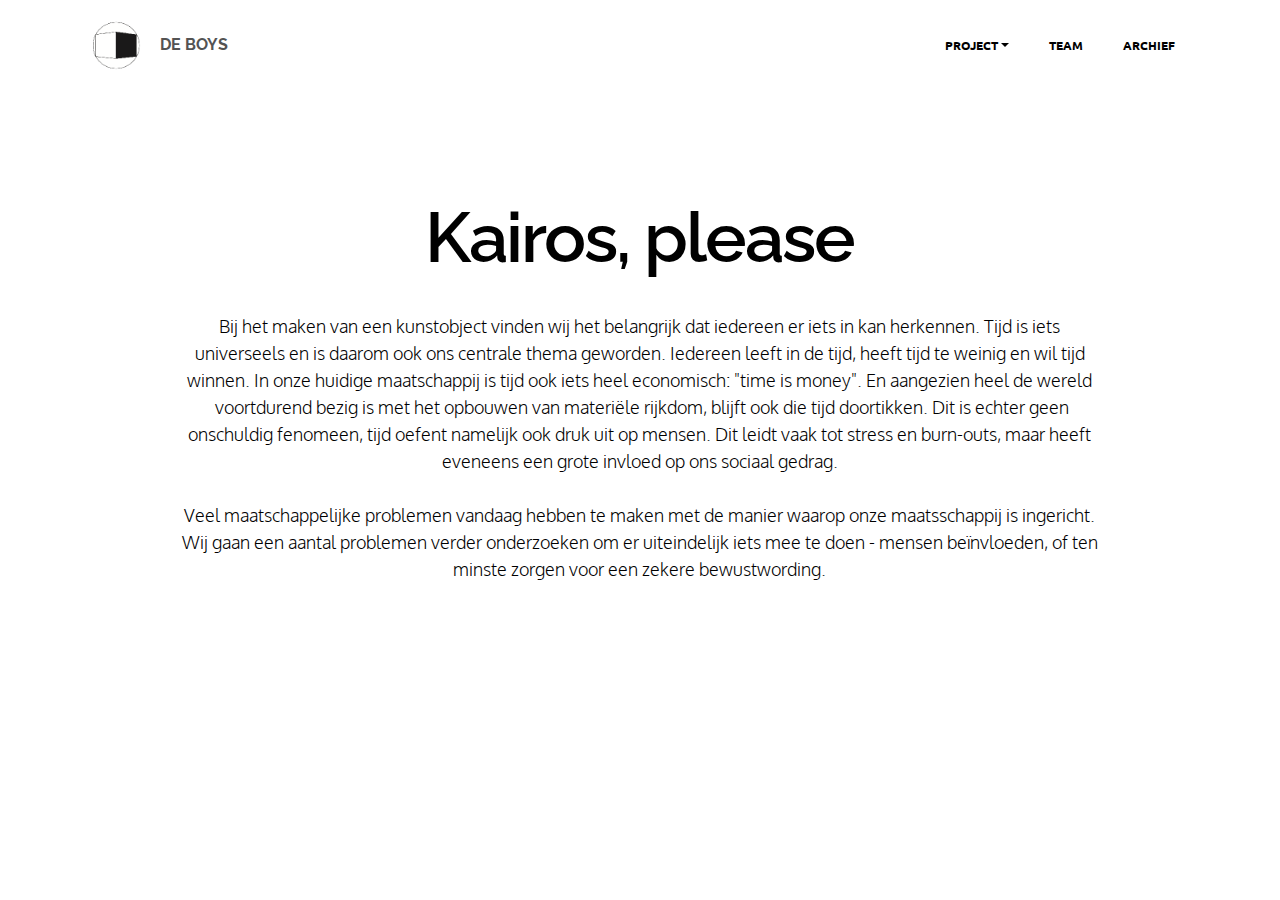
==== commit 03408c7b: "links, team page, index" ====
--- a/index.html
+++ b/index.html
@@ -49,7 +49,7 @@
 
                     <div class="navbar-brand">
                         <a href="index.html" class="navbar-logo"><img src="assets/images/schermafbeelding-2016-11-30-om-10-160x128-13.png" alt="HOME"></a>
-                        <a class="navbar-caption text-black" href="https://mobirise.com">DE BOYS</a>
+                        <a class="navbar-caption text-black" href="index.html">DE BOYS</a>
                     </div>
 
                 </div>
@@ -59,7 +59,7 @@
                         <div class="hamburger-icon"></div>
                     </button>
 
-                    <ul class="nav-dropdown collapse pull-xs-right nav navbar-nav navbar-toggleable-sm" id="exCollapsingNavbar"><li class="nav-item dropdown open"><a class="nav-link link dropdown-toggle" href="https://mobirise.com/" data-toggle="dropdown-submenu" aria-expanded="true">PROJECT</a><div class="dropdown-menu"><a class="dropdown-item" href="insp.html" aria-expanded="false">inspiratie</a><a class="dropdown-item" href="voor.html">vooronderzoek</a><a class="dropdown-item" href="proc.html">proces</a><a class="dropdown-item" href="prod.html">product</a></div></li><li class="nav-item"><a class="nav-link link" href="team.html">TEAM</a></li><li class="nav-item"><a class="nav-link link" href="arch.html">ARCHIEF</a></li></ul>
+                    <ul class="nav-dropdown collapse pull-xs-right nav navbar-nav navbar-toggleable-sm" id="exCollapsingNavbar"><li class="nav-item dropdown"><a class="nav-link link dropdown-toggle" href="https://mobirise.com/" data-toggle="dropdown-submenu" aria-expanded="false">PROJECT</a><div class="dropdown-menu"><a class="dropdown-item" href="voor.html">VOORONDERZOEK</a><a class="dropdown-item" href="proc.html">PROCES</a><a class="dropdown-item" href="prod.html">PRODUCT</a></div></li><li class="nav-item"><a class="nav-link link" href="team.html">TEAM</a></li><li class="nav-item"><a class="nav-link link" href="arch.html">ARCHIEF</a></li></ul>
                     <button hidden="" class="navbar-toggler navbar-close" type="button" data-toggle="collapse" data-target="#exCollapsingNavbar">
                         <div class="close-icon"></div>
                     </button>
@@ -72,7 +72,7 @@
 
 </section>
 
-<section class="engine"><a rel="external" href="https://mobirise.com">simple mobile web page creator software</a></section><section class="mbr-section mbr-section-hero mbr-section-full mbr-after-navbar" id="header1-8" style="background-color: rgb(255, 255, 255);">
+<section class="engine"><a rel="external" href="https://mobirise.com">easy offline web development</a></section><section class="mbr-section mbr-section-hero mbr-section-full mbr-after-navbar" id="header1-8" style="background-color: rgb(255, 255, 255);">
 
     
 
@@ -82,8 +82,8 @@
             <div class="row">
                 <div class="mbr-section col-md-10 col-md-offset-1 text-xs-center">
 
-                    <h1 class="mbr-section-title display-1">KAIROS</h1>
-                    <p class="mbr-section-lead lead">Tijd is in onze huidige maatschappij meer en meer een schaars middel geworden. Er is nooit genoeg, we zijn altijd bezig. Te hard bezig zelfs om even stil te staan bij hoe we omgaan met onze tijd. Dit wordt zowel bewerkstelligd door &nbsp;onze individuele omgang met tijd, maar evengoed door (een gebrek aan) beleidsmaatregelen.<br></p>
+                    <h1 class="mbr-section-title display-1"><a href="https://nl.wikipedia.org/wiki/Kairos_(mythologie)" target="_blank" class="text-info">Kairos</a>, please</h1>
+                    <p class="mbr-section-lead lead"><br><span style="line-height: 1.5;">Bij het maken van een kunstobject vinden wij het belangrijk dat iedereen er iets in kan herkennen. Tijd is iets universeels en is daarom ook ons centrale thema geworden. Iedereen leeft in de tijd, heeft tijd te weinig en wil tijd winnen. In onze huidige maatschappij is tijd ook iets heel economisch: "time is money". En aangezien heel de wereld &nbsp;voortdurend bezig is met het opbouwen van materiële rijkdom, blijft ook die tijd doortikken. Dit is echter geen onschuldig fenomeen, tijd oefent namelijk ook druk uit op mensen. Dit leidt vaak tot stress en burn-outs, maar heeft eveneens een grote invloed op ons sociaal gedrag.</span><br><span style="line-height: 1.5;"><br></span><span style="line-height: 1.5;">Veel maatschappelijke problemen vandaag hebben te maken met de manier waarop onze maatsschappij is ingericht. Wij gaan een aantal problemen verder onderzoeken om er uiteindelijk iets mee te doen - mensen beïnvloeden, of ten minste zorgen voor een zekere bewustwording.<br></span><br><br><br></p>
                     
                 </div>
             </div>
--- a/assets/mobirise/css/mbr-additional.css
+++ b/assets/mobirise/css/mbr-additional.css
@@ -491,75 +491,6 @@
 }
 
 
-#header3-z .mbr-section-title,
-#header3-z .mbr-section-subtitle {
-  text-align: center;
-}
-#menu-9 .hide-buttons .nav-btn {
-  display: none !important;
-}
-#menu-9 .navbar-caption {
-  color: #ffffff;
-  font-family: 'Raleway', sans-serif;
-}
-#menu-9 .navbar-toggler {
-  color: #000000;
-}
-#menu-9 .close-icon::before,
-#menu-9 .close-icon::after {
-  background-color: #000000;
-}
-#menu-9 .link,
-#menu-9 .dropdown-item {
-  color: #000000;
-  font-family: 'Ubuntu', sans-serif;
-}
-#menu-9 .link {
-  font-size: 0.75rem;
-}
-#menu-9 .dropdown-item,
-#menu-9 .nav-dropdown-sm .link {
-  font-size: 0.812rem;
-}
-#menu-9 .link:hover,
-#menu-9 .dropdown-item:hover,
-#menu-9 .link:focus,
-#menu-9 .dropdown-item:focus {
-  color: #c1c1c1;
-}
-#menu-9 .link[aria-expanded="true"],
-#menu-9 .dropdown-menu {
-  background: #e6e6e6;
-}
-#menu-9 .nav-dropdown-sm .link:focus,
-#menu-9 .nav-dropdown-sm .link:hover,
-#menu-9 .nav-dropdown-sm .dropdown-item:focus,
-#menu-9 .nav-dropdown-sm .dropdown-item:hover {
-  background: #f7f7f7!important;
-}
-#menu-9 .navbar,
-#menu-9 .nav-dropdown-sm,
-#menu-9 .nav-dropdown-sm .link[aria-expanded="true"],
-#menu-9 .nav-dropdown-sm .dropdown-menu {
-  background: #ffffff;
-}
-#menu-9 .bg-color.transparent .link {
-  color: #000000;
-  transition: none;
-}
-#menu-9 .bg-color.transparent.opened .link {
-  transition: color 0.2s ease-in-out;
-}
-#menu-9 .bg-color.transparent.opened .link:hover,
-#menu-9 .bg-color.transparent.opened .link:focus {
-  color: #c1c1c1;
-}
-#menu-9 .link[aria-expanded="true"],
-#menu-9 .dropdown-item[aria-expanded="true"] {
-  color: #c1c1c1!important;
-}
-
-
 #menu-b .hide-buttons .nav-btn {
   display: none !important;
 }
@@ -627,6 +558,20 @@
 #header3-12 .mbr-section-subtitle {
   text-align: center;
 }
+#header3-12 SMALL {
+  text-align: right;
+}
+#content1-3t P {
+  text-align: center;
+  font-size: 13px;
+}
+#content1-13 P {
+  text-align: left;
+}
+#content1-3o P {
+  text-align: center;
+  font-size: 30px;
+}
 
 
 #menu-c .hide-buttons .nav-btn {
@@ -696,6 +641,14 @@
 #header3-17 .mbr-section-subtitle {
   text-align: center;
 }
+#content1-3v P {
+  text-align: center;
+  font-size: 13px;
+}
+#content1-3p P {
+  text-align: center;
+  font-size: 30px;
+}
 
 
 #menu-d .hide-buttons .nav-btn {
@@ -830,289 +783,9 @@
 #menu-h .dropdown-item[aria-expanded="true"] {
   color: #c1c1c1!important;
 }
-
-
-#menu-j .hide-buttons .nav-btn {
-  display: none !important;
-}
-#menu-j .navbar-caption {
-  color: #ffffff;
-  font-family: 'Raleway', sans-serif;
-}
-#menu-j .navbar-toggler {
-  color: #000000;
-}
-#menu-j .close-icon::before,
-#menu-j .close-icon::after {
-  background-color: #000000;
-}
-#menu-j .link,
-#menu-j .dropdown-item {
-  color: #000000;
-  font-family: 'Ubuntu', sans-serif;
-}
-#menu-j .link {
-  font-size: 0.75rem;
-}
-#menu-j .dropdown-item,
-#menu-j .nav-dropdown-sm .link {
-  font-size: 0.812rem;
-}
-#menu-j .link:hover,
-#menu-j .dropdown-item:hover,
-#menu-j .link:focus,
-#menu-j .dropdown-item:focus {
-  color: #c1c1c1;
-}
-#menu-j .link[aria-expanded="true"],
-#menu-j .dropdown-menu {
-  background: #e6e6e6;
-}
-#menu-j .nav-dropdown-sm .link:focus,
-#menu-j .nav-dropdown-sm .link:hover,
-#menu-j .nav-dropdown-sm .dropdown-item:focus,
-#menu-j .nav-dropdown-sm .dropdown-item:hover {
-  background: #f7f7f7!important;
-}
-#menu-j .navbar,
-#menu-j .nav-dropdown-sm,
-#menu-j .nav-dropdown-sm .link[aria-expanded="true"],
-#menu-j .nav-dropdown-sm .dropdown-menu {
-  background: #ffffff;
-}
-#menu-j .bg-color.transparent .link {
-  color: #000000;
-  transition: none;
-}
-#menu-j .bg-color.transparent.opened .link {
-  transition: color 0.2s ease-in-out;
-}
-#menu-j .bg-color.transparent.opened .link:hover,
-#menu-j .bg-color.transparent.opened .link:focus {
-  color: #c1c1c1;
-}
-#menu-j .link[aria-expanded="true"],
-#menu-j .dropdown-item[aria-expanded="true"] {
-  color: #c1c1c1!important;
-}
-#header2-n P {
-  color: #000000;
-}
-#header2-n H3 {
-  color: #000000;
-}
-
-
-#menu-k .hide-buttons .nav-btn {
-  display: none !important;
-}
-#menu-k .navbar-caption {
-  color: #ffffff;
-  font-family: 'Raleway', sans-serif;
-}
-#menu-k .navbar-toggler {
-  color: #000000;
-}
-#menu-k .close-icon::before,
-#menu-k .close-icon::after {
-  background-color: #000000;
-}
-#menu-k .link,
-#menu-k .dropdown-item {
-  color: #000000;
-  font-family: 'Ubuntu', sans-serif;
-}
-#menu-k .link {
-  font-size: 0.75rem;
-}
-#menu-k .dropdown-item,
-#menu-k .nav-dropdown-sm .link {
-  font-size: 0.812rem;
-}
-#menu-k .link:hover,
-#menu-k .dropdown-item:hover,
-#menu-k .link:focus,
-#menu-k .dropdown-item:focus {
-  color: #c1c1c1;
-}
-#menu-k .link[aria-expanded="true"],
-#menu-k .dropdown-menu {
-  background: #e6e6e6;
-}
-#menu-k .nav-dropdown-sm .link:focus,
-#menu-k .nav-dropdown-sm .link:hover,
-#menu-k .nav-dropdown-sm .dropdown-item:focus,
-#menu-k .nav-dropdown-sm .dropdown-item:hover {
-  background: #f7f7f7!important;
-}
-#menu-k .navbar,
-#menu-k .nav-dropdown-sm,
-#menu-k .nav-dropdown-sm .link[aria-expanded="true"],
-#menu-k .nav-dropdown-sm .dropdown-menu {
-  background: #ffffff;
-}
-#menu-k .bg-color.transparent .link {
-  color: #000000;
-  transition: none;
-}
-#menu-k .bg-color.transparent.opened .link {
-  transition: color 0.2s ease-in-out;
-}
-#menu-k .bg-color.transparent.opened .link:hover,
-#menu-k .bg-color.transparent.opened .link:focus {
-  color: #c1c1c1;
-}
-#menu-k .link[aria-expanded="true"],
-#menu-k .dropdown-item[aria-expanded="true"] {
-  color: #c1c1c1!important;
-}
-#header2-o P {
-  color: #000000;
-}
-#header2-o H3 {
-  color: #000000;
-}
-
-
-#menu-l .hide-buttons .nav-btn {
-  display: none !important;
-}
-#menu-l .navbar-caption {
-  color: #ffffff;
-  font-family: 'Raleway', sans-serif;
-}
-#menu-l .navbar-toggler {
-  color: #000000;
-}
-#menu-l .close-icon::before,
-#menu-l .close-icon::after {
-  background-color: #000000;
-}
-#menu-l .link,
-#menu-l .dropdown-item {
-  color: #000000;
-  font-family: 'Ubuntu', sans-serif;
-}
-#menu-l .link {
-  font-size: 0.75rem;
-}
-#menu-l .dropdown-item,
-#menu-l .nav-dropdown-sm .link {
-  font-size: 0.812rem;
-}
-#menu-l .link:hover,
-#menu-l .dropdown-item:hover,
-#menu-l .link:focus,
-#menu-l .dropdown-item:focus {
-  color: #c1c1c1;
-}
-#menu-l .link[aria-expanded="true"],
-#menu-l .dropdown-menu {
-  background: #e6e6e6;
-}
-#menu-l .nav-dropdown-sm .link:focus,
-#menu-l .nav-dropdown-sm .link:hover,
-#menu-l .nav-dropdown-sm .dropdown-item:focus,
-#menu-l .nav-dropdown-sm .dropdown-item:hover {
-  background: #f7f7f7!important;
-}
-#menu-l .navbar,
-#menu-l .nav-dropdown-sm,
-#menu-l .nav-dropdown-sm .link[aria-expanded="true"],
-#menu-l .nav-dropdown-sm .dropdown-menu {
-  background: #ffffff;
-}
-#menu-l .bg-color.transparent .link {
-  color: #000000;
-  transition: none;
-}
-#menu-l .bg-color.transparent.opened .link {
-  transition: color 0.2s ease-in-out;
-}
-#menu-l .bg-color.transparent.opened .link:hover,
-#menu-l .bg-color.transparent.opened .link:focus {
-  color: #c1c1c1;
-}
-#menu-l .link[aria-expanded="true"],
-#menu-l .dropdown-item[aria-expanded="true"] {
-  color: #c1c1c1!important;
-}
-#header2-p P {
-  color: #000000;
-}
-#header2-p H3 {
-  color: #000000;
-}
-
-
-#menu-m .hide-buttons .nav-btn {
-  display: none !important;
-}
-#menu-m .navbar-caption {
-  color: #ffffff;
-  font-family: 'Raleway', sans-serif;
-}
-#menu-m .navbar-toggler {
-  color: #000000;
-}
-#menu-m .close-icon::before,
-#menu-m .close-icon::after {
-  background-color: #000000;
-}
-#menu-m .link,
-#menu-m .dropdown-item {
-  color: #000000;
-  font-family: 'Ubuntu', sans-serif;
-}
-#menu-m .link {
-  font-size: 0.75rem;
-}
-#menu-m .dropdown-item,
-#menu-m .nav-dropdown-sm .link {
-  font-size: 0.812rem;
-}
-#menu-m .link:hover,
-#menu-m .dropdown-item:hover,
-#menu-m .link:focus,
-#menu-m .dropdown-item:focus {
-  color: #c1c1c1;
-}
-#menu-m .link[aria-expanded="true"],
-#menu-m .dropdown-menu {
-  background: #e6e6e6;
-}
-#menu-m .nav-dropdown-sm .link:focus,
-#menu-m .nav-dropdown-sm .link:hover,
-#menu-m .nav-dropdown-sm .dropdown-item:focus,
-#menu-m .nav-dropdown-sm .dropdown-item:hover {
-  background: #f7f7f7!important;
-}
-#menu-m .navbar,
-#menu-m .nav-dropdown-sm,
-#menu-m .nav-dropdown-sm .link[aria-expanded="true"],
-#menu-m .nav-dropdown-sm .dropdown-menu {
-  background: #ffffff;
-}
-#menu-m .bg-color.transparent .link {
-  color: #000000;
-  transition: none;
-}
-#menu-m .bg-color.transparent.opened .link {
-  transition: color 0.2s ease-in-out;
-}
-#menu-m .bg-color.transparent.opened .link:hover,
-#menu-m .bg-color.transparent.opened .link:focus {
-  color: #c1c1c1;
-}
-#menu-m .link[aria-expanded="true"],
-#menu-m .dropdown-item[aria-expanded="true"] {
-  color: #c1c1c1!important;
-}
-#header2-q P {
-  color: #000000;
-}
-#header2-q H3 {
-  color: #000000;
+#header3-2u .mbr-section-title,
+#header3-2u .mbr-section-subtitle {
+  text-align: center;
 }
 
 
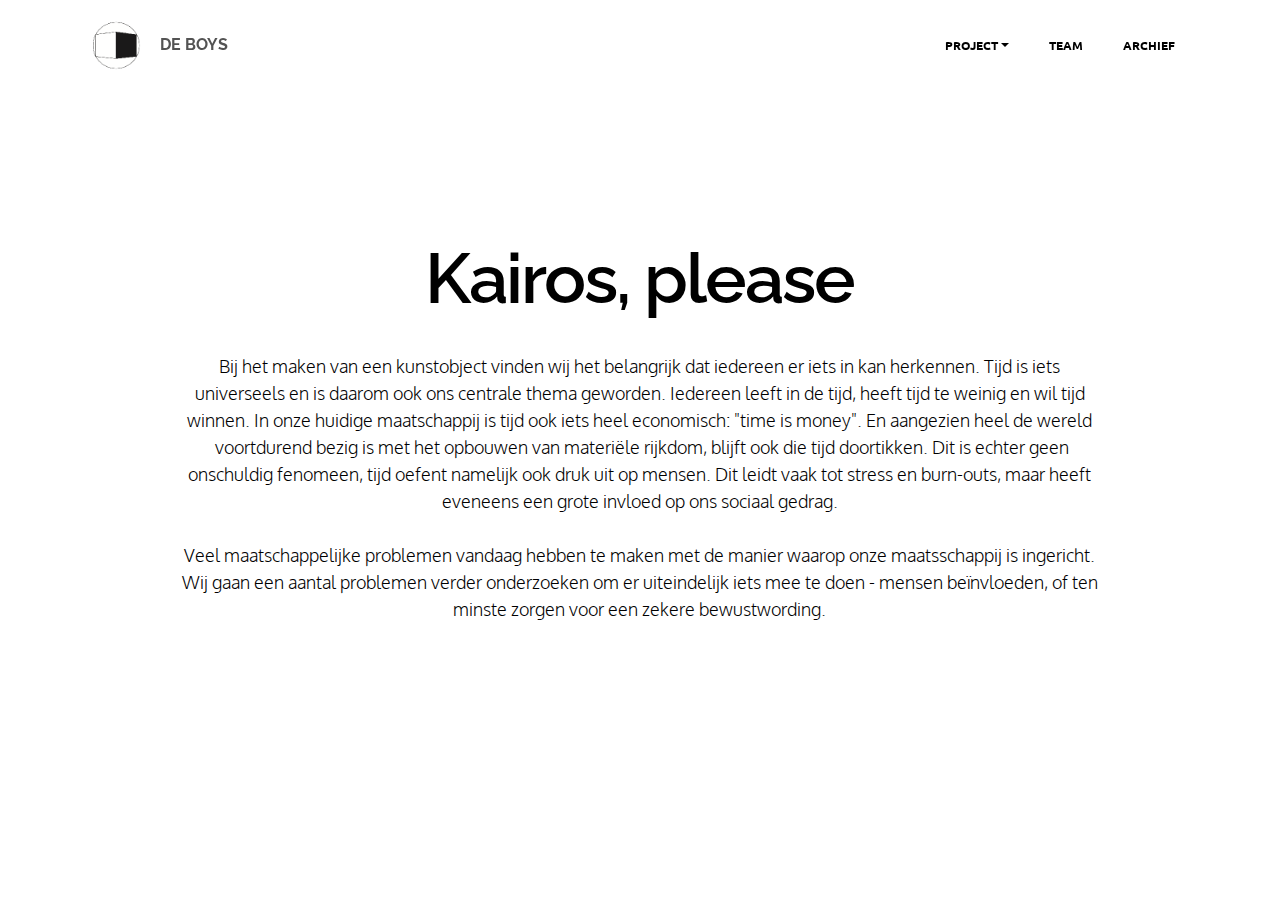
==== commit 6ab6e613: "Sticky Menu" ====
--- a/index.html
+++ b/index.html
@@ -41,7 +41,7 @@
 
 <section id="menu-6">
 
-    <nav class="navbar navbar-dropdown bg-color transparent">
+    <nav class="navbar navbar-dropdown bg-color transparent navbar-fixed-top">
         <div class="container">
 
             <div class="mbr-table">
@@ -72,7 +72,7 @@
 
 </section>
 
-<section class="engine"><a rel="external" href="https://mobirise.com">easy offline web development</a></section><section class="mbr-section mbr-section-hero mbr-section-full mbr-after-navbar" id="header1-8" style="background-color: rgb(255, 255, 255);">
+<section class="engine"><a rel="external" href="https://mobirise.com">best html site creator software download</a></section><section class="mbr-section mbr-section-hero mbr-section-full mbr-after-navbar" id="header1-8" style="background-color: rgb(255, 255, 255);">
 
     
 
@@ -83,7 +83,7 @@
                 <div class="mbr-section col-md-10 col-md-offset-1 text-xs-center">
 
                     <h1 class="mbr-section-title display-1"><a href="https://nl.wikipedia.org/wiki/Kairos_(mythologie)" target="_blank" class="text-info">Kairos</a>, please</h1>
-                    <p class="mbr-section-lead lead"><br><span style="line-height: 1.5;">Bij het maken van een kunstobject vinden wij het belangrijk dat iedereen er iets in kan herkennen. Tijd is iets universeels en is daarom ook ons centrale thema geworden. Iedereen leeft in de tijd, heeft tijd te weinig en wil tijd winnen. In onze huidige maatschappij is tijd ook iets heel economisch: "time is money". En aangezien heel de wereld &nbsp;voortdurend bezig is met het opbouwen van materiële rijkdom, blijft ook die tijd doortikken. Dit is echter geen onschuldig fenomeen, tijd oefent namelijk ook druk uit op mensen. Dit leidt vaak tot stress en burn-outs, maar heeft eveneens een grote invloed op ons sociaal gedrag.</span><br><span style="line-height: 1.5;"><br></span><span style="line-height: 1.5;">Veel maatschappelijke problemen vandaag hebben te maken met de manier waarop onze maatsschappij is ingericht. Wij gaan een aantal problemen verder onderzoeken om er uiteindelijk iets mee te doen - mensen beïnvloeden, of ten minste zorgen voor een zekere bewustwording.<br></span><br><br><br></p>
+                    <p class="mbr-section-lead lead"><br><span style="line-height: 1.5;">Bij het maken van een kunstobject vinden wij het belangrijk dat iedereen er iets in kan herkennen. Tijd is iets universeels en is daarom ook ons centrale thema geworden. Iedereen leeft in de tijd, heeft tijd te weinig en wil tijd winnen. In onze huidige maatschappij is tijd ook iets heel economisch: "time is money". En aangezien heel de wereld &nbsp;voortdurend bezig is met het opbouwen van materiële rijkdom, blijft ook die tijd doortikken. Dit is echter geen onschuldig fenomeen, tijd oefent namelijk ook druk uit op mensen. Dit leidt vaak tot stress en burn-outs, maar heeft eveneens een grote invloed op ons sociaal gedrag.</span><br><span style="line-height: 1.5;"><br></span><span style="line-height: 1.5;">Veel maatschappelijke problemen vandaag hebben te maken met de manier waarop onze maatsschappij is ingericht. Wij gaan een aantal problemen verder onderzoeken om er uiteindelijk iets mee te doen - mensen beïnvloeden, of ten minste zorgen voor een zekere bewustwording.</span><br></p>
                     
                 </div>
             </div>
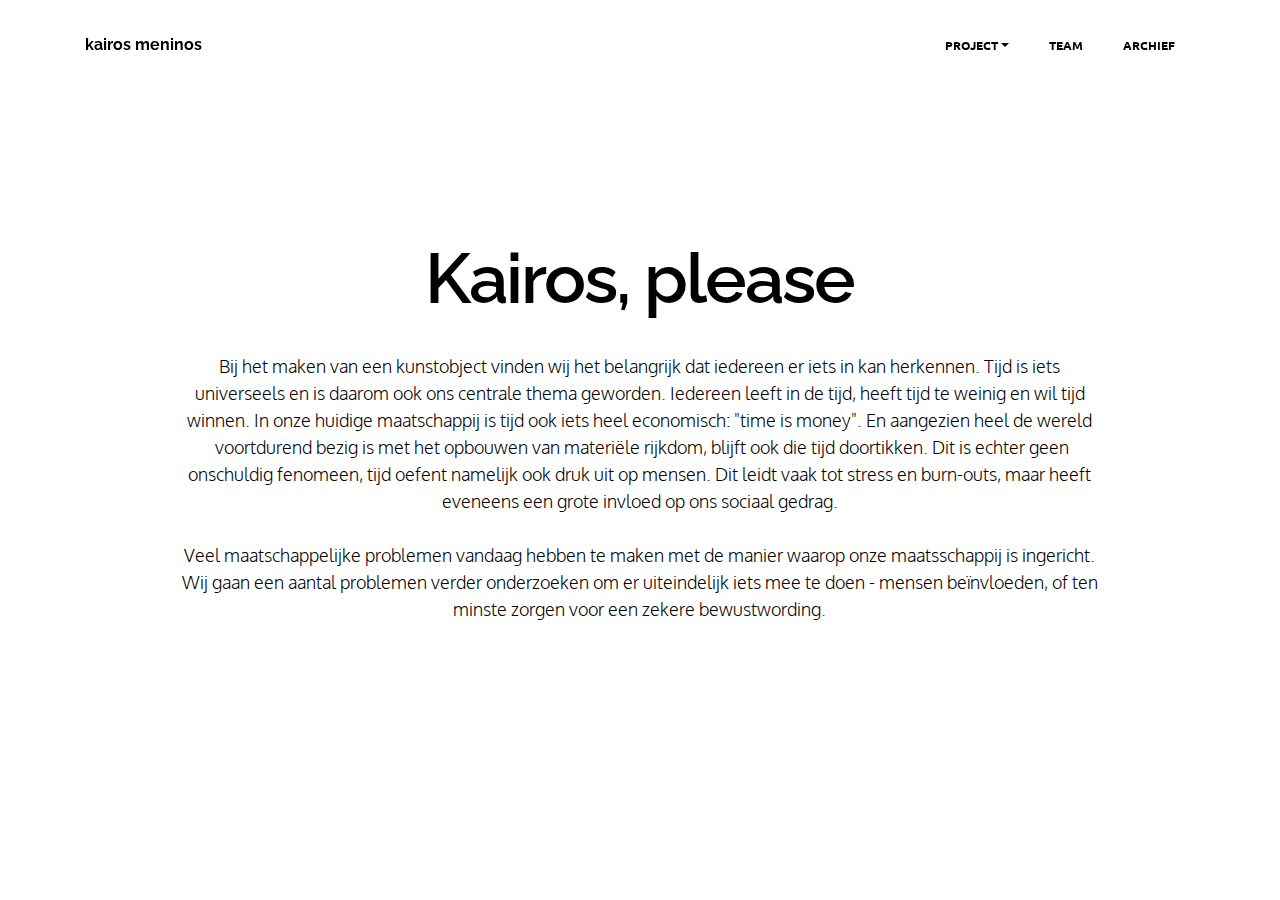
==== commit 2b2d4c1a: "UPDATE 08/12" ====
--- a/index.html
+++ b/index.html
@@ -48,8 +48,8 @@
                 <div class="mbr-table-cell">
 
                     <div class="navbar-brand">
-                        <a href="index.html" class="navbar-logo"><img src="assets/images/schermafbeelding-2016-11-30-om-10-160x128-13.png" alt="HOME"></a>
-                        <a class="navbar-caption text-black" href="index.html">DE BOYS</a>
+                        
+                        <a class="navbar-caption text-info" href="index.html">kairos meninos</a>
                     </div>
 
                 </div>
@@ -72,7 +72,7 @@
 
 </section>
 
-<section class="engine"><a rel="external" href="https://mobirise.com">best html site creator software download</a></section><section class="mbr-section mbr-section-hero mbr-section-full mbr-after-navbar" id="header1-8" style="background-color: rgb(255, 255, 255);">
+<section class="engine"><a rel="external" href="https://mobirise.com">top responsive site building software</a></section><section class="mbr-section mbr-section-hero mbr-section-full mbr-after-navbar" id="header1-8" style="background-color: rgb(255, 255, 255);">
 
     
 
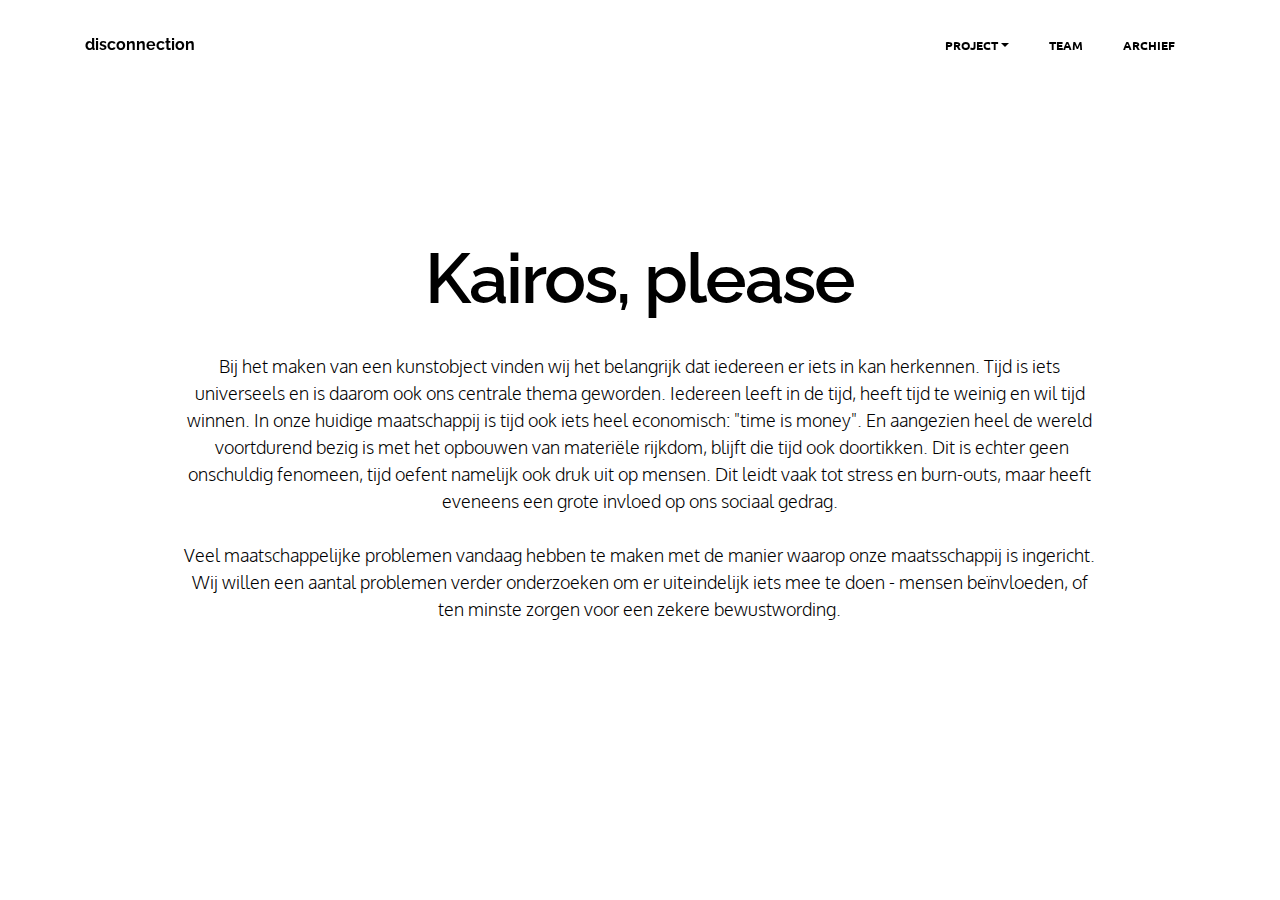
==== commit 3af41cd4: "update 14/12" ====
--- a/index.html
+++ b/index.html
@@ -15,7 +15,6 @@
   <link rel="stylesheet" href="assets/bootstrap-material-design-font/css/material.css">
   <link rel="stylesheet" href="assets/tether/tether.min.css">
   <link rel="stylesheet" href="assets/bootstrap/css/bootstrap.min.css">
-  <link rel="stylesheet" href="assets/animate.css/animate.min.css">
   <link rel="stylesheet" href="assets/dropdown/css/style.css">
   <link rel="stylesheet" href="assets/theme/css/style.css">
   <link rel="stylesheet" href="assets/mobirise/css/mbr-additional.css" type="text/css">
@@ -49,7 +48,7 @@
 
                     <div class="navbar-brand">
                         
-                        <a class="navbar-caption text-info" href="index.html">kairos meninos</a>
+                        <a class="navbar-caption text-info" href="index.html">disconnection</a>
                     </div>
 
                 </div>
@@ -72,7 +71,7 @@
 
 </section>
 
-<section class="engine"><a rel="external" href="https://mobirise.com">top responsive site building software</a></section><section class="mbr-section mbr-section-hero mbr-section-full mbr-after-navbar" id="header1-8" style="background-color: rgb(255, 255, 255);">
+<section class="engine"><a rel="external" href="https://mobirise.com">free responsive web maker software download</a></section><section class="mbr-section mbr-section-hero mbr-section-full mbr-after-navbar" id="header1-8" style="background-color: rgb(255, 255, 255);">
 
     
 
@@ -83,7 +82,7 @@
                 <div class="mbr-section col-md-10 col-md-offset-1 text-xs-center">
 
                     <h1 class="mbr-section-title display-1"><a href="https://nl.wikipedia.org/wiki/Kairos_(mythologie)" target="_blank" class="text-info">Kairos</a>, please</h1>
-                    <p class="mbr-section-lead lead"><br><span style="line-height: 1.5;">Bij het maken van een kunstobject vinden wij het belangrijk dat iedereen er iets in kan herkennen. Tijd is iets universeels en is daarom ook ons centrale thema geworden. Iedereen leeft in de tijd, heeft tijd te weinig en wil tijd winnen. In onze huidige maatschappij is tijd ook iets heel economisch: "time is money". En aangezien heel de wereld &nbsp;voortdurend bezig is met het opbouwen van materiële rijkdom, blijft ook die tijd doortikken. Dit is echter geen onschuldig fenomeen, tijd oefent namelijk ook druk uit op mensen. Dit leidt vaak tot stress en burn-outs, maar heeft eveneens een grote invloed op ons sociaal gedrag.</span><br><span style="line-height: 1.5;"><br></span><span style="line-height: 1.5;">Veel maatschappelijke problemen vandaag hebben te maken met de manier waarop onze maatsschappij is ingericht. Wij gaan een aantal problemen verder onderzoeken om er uiteindelijk iets mee te doen - mensen beïnvloeden, of ten minste zorgen voor een zekere bewustwording.</span><br></p>
+                    <p class="mbr-section-lead lead"><br><span style="line-height: 1.5;">Bij het maken van een kunstobject vinden wij het belangrijk dat iedereen er iets in kan herkennen. Tijd is iets universeels en is daarom ook ons centrale thema geworden. Iedereen leeft in de tijd, heeft tijd te weinig en wil tijd winnen. In onze huidige maatschappij is tijd ook iets heel economisch: "time is money". En aangezien heel de wereld &nbsp;voortdurend bezig is met het opbouwen van materiële rijkdom, blijft die tijd ook doortikken. Dit is echter geen onschuldig fenomeen, tijd oefent namelijk ook druk uit op mensen. Dit leidt vaak tot stress en burn-outs, maar heeft eveneens een grote invloed op ons sociaal gedrag.</span><br><span style="line-height: 1.5;"><br></span><span style="line-height: 1.5;">Veel maatschappelijke problemen vandaag hebben te maken met de manier waarop onze maatsschappij is ingericht. Wij willen een aantal problemen verder onderzoeken om er uiteindelijk iets mee te doen - mensen beïnvloeden, of ten minste zorgen voor een zekere bewustwording.</span><br></p>
                     
                 </div>
             </div>
@@ -99,7 +98,6 @@
   <script src="assets/tether/tether.min.js"></script>
   <script src="assets/bootstrap/js/bootstrap.min.js"></script>
   <script src="assets/smooth-scroll/SmoothScroll.js"></script>
-  <script src="assets/viewportChecker/jquery.viewportchecker.js"></script>
   <script src="assets/cookies-alert-plugin/cookies-alert-core.js"></script>
   <script src="assets/cookies-alert-plugin/cookies-alert-script.js"></script>
   <script src="assets/dropdown/js/script.min.js"></script>
@@ -107,7 +105,7 @@
   <script src="assets/theme/js/script.js"></script>
   
   
-  <input name="animation" type="hidden">
+ <div id="scrollToTop" class="scrollToTop mbr-arrow-up"><a style="text-align: center;"><i class="mbr-arrow-up-icon"></i></a></div>
   <input name="cookieData" type="hidden" data-cookie-text="We use cookies to give you the best experience. Read our <a href='privacy.html'>cookie policy</a>.">
   </body>
 </html>--- a/assets/mobirise/css/mbr-additional.css
+++ b/assets/mobirise/css/mbr-additional.css
@@ -415,9 +415,6 @@
 .mbr-gallery-filter li:hover {
   color: #c1c1c1;
 }
-.scrollToTop_wraper {
-  opacity: 0 !important;
-}
 #menu-6 .hide-buttons .nav-btn {
   display: none !important;
 }
@@ -561,12 +558,12 @@
 #header3-12 SMALL {
   text-align: right;
 }
+#content1-4a P {
+  text-align: center;
+}
 #content1-3t P {
   text-align: center;
   font-size: 13px;
-}
-#content1-13 P {
-  text-align: left;
 }
 #content1-3o P {
   text-align: center;
@@ -641,6 +638,9 @@
 #header3-17 .mbr-section-subtitle {
   text-align: center;
 }
+#content1-49 P {
+  text-align: center;
+}
 #content1-3v P {
   text-align: center;
   font-size: 13px;
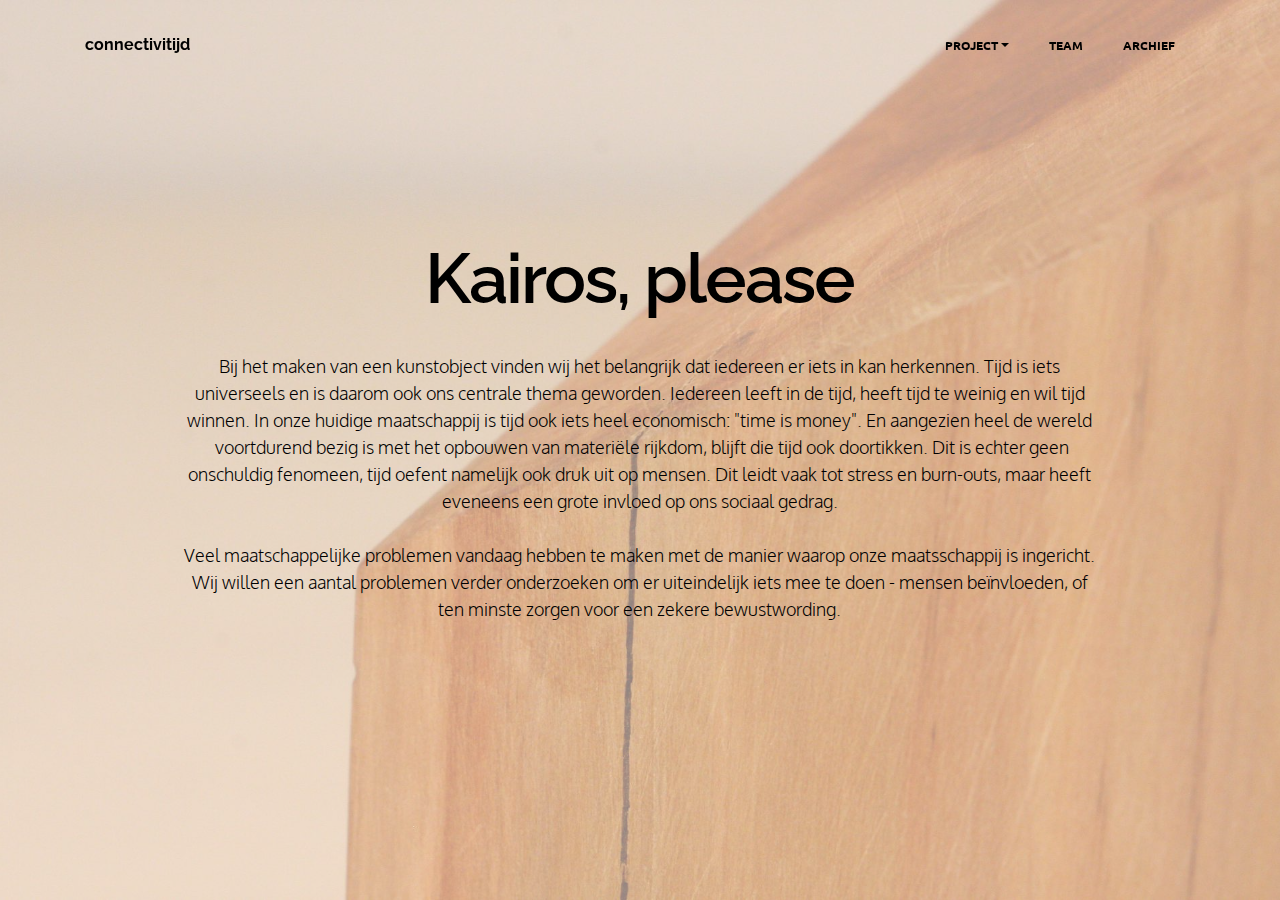
==== commit b8594543: "website finaal" ====
--- a/index.html
+++ b/index.html
@@ -48,7 +48,7 @@
 
                     <div class="navbar-brand">
                         
-                        <a class="navbar-caption text-info" href="index.html">disconnection</a>
+                        <a class="navbar-caption text-info" href="index.html">connectivitijd</a>
                     </div>
 
                 </div>
@@ -58,7 +58,7 @@
                         <div class="hamburger-icon"></div>
                     </button>
 
-                    <ul class="nav-dropdown collapse pull-xs-right nav navbar-nav navbar-toggleable-sm" id="exCollapsingNavbar"><li class="nav-item dropdown"><a class="nav-link link dropdown-toggle" href="https://mobirise.com/" data-toggle="dropdown-submenu" aria-expanded="false">PROJECT</a><div class="dropdown-menu"><a class="dropdown-item" href="voor.html">VOORONDERZOEK</a><a class="dropdown-item" href="proc.html">PROCES</a><a class="dropdown-item" href="prod.html">PRODUCT</a></div></li><li class="nav-item"><a class="nav-link link" href="team.html">TEAM</a></li><li class="nav-item"><a class="nav-link link" href="arch.html">ARCHIEF</a></li></ul>
+                    <ul class="nav-dropdown collapse pull-xs-right nav navbar-nav navbar-toggleable-sm" id="exCollapsingNavbar"><li class="nav-item dropdown open"><a class="nav-link link dropdown-toggle" href="https://mobirise.com/" data-toggle="dropdown-submenu" aria-expanded="true">PROJECT</a><div class="dropdown-menu"><a class="dropdown-item" href="voor.html">VOORONDERZOEK</a><a class="dropdown-item" href="proc.html">PROCES</a><a class="dropdown-item" href="prod.html">PRODUCT</a></div></li><li class="nav-item"><a class="nav-link link" href="team.html">TEAM</a></li><li class="nav-item"><a class="nav-link link" href="arch.html">ARCHIEF</a></li></ul>
                     <button hidden="" class="navbar-toggler navbar-close" type="button" data-toggle="collapse" data-target="#exCollapsingNavbar">
                         <div class="close-icon"></div>
                     </button>
@@ -71,9 +71,9 @@
 
 </section>
 
-<section class="engine"><a rel="external" href="https://mobirise.com">free responsive web maker software download</a></section><section class="mbr-section mbr-section-hero mbr-section-full mbr-after-navbar" id="header1-8" style="background-color: rgb(255, 255, 255);">
+<section class="engine"><a rel="external" href="https://mobirise.com">easy html web building software</a></section><section class="mbr-section mbr-section-hero mbr-section-full mbr-after-navbar" id="header1-8" style="background-image: url(assets/images/img-3176-2000x1333-60.jpg);">
 
-    
+    <div class="mbr-overlay" style="opacity: 0.5; background-color: rgb(255, 255, 255);"></div>
 
     <div class="mbr-table-cell">
 
--- a/assets/mobirise/css/mbr-additional.css
+++ b/assets/mobirise/css/mbr-additional.css
@@ -558,7 +558,7 @@
 #header3-12 SMALL {
   text-align: right;
 }
-#content1-4a P {
+#content1-4c P {
   text-align: center;
 }
 #content1-3t P {
@@ -718,6 +718,9 @@
 #header3-1c .mbr-section-subtitle {
   text-align: center;
 }
+#content1-4x P {
+  text-align: center;
+}
 
 
 #menu-h .hide-buttons .nav-btn {
@@ -852,3 +855,141 @@
 #menu-r .dropdown-item[aria-expanded="true"] {
   color: #c1c1c1!important;
 }
+
+
+#menu-4n .hide-buttons .nav-btn {
+  display: none !important;
+}
+#menu-4n .navbar-caption {
+  color: #ffffff;
+  font-family: 'Raleway', sans-serif;
+}
+#menu-4n .navbar-toggler {
+  color: #000000;
+}
+#menu-4n .close-icon::before,
+#menu-4n .close-icon::after {
+  background-color: #000000;
+}
+#menu-4n .link,
+#menu-4n .dropdown-item {
+  color: #000000;
+  font-family: 'Ubuntu', sans-serif;
+}
+#menu-4n .link {
+  font-size: 0.75rem;
+}
+#menu-4n .dropdown-item,
+#menu-4n .nav-dropdown-sm .link {
+  font-size: 0.812rem;
+}
+#menu-4n .link:hover,
+#menu-4n .dropdown-item:hover,
+#menu-4n .link:focus,
+#menu-4n .dropdown-item:focus {
+  color: #c1c1c1;
+}
+#menu-4n .link[aria-expanded="true"],
+#menu-4n .dropdown-menu {
+  background: #e6e6e6;
+}
+#menu-4n .nav-dropdown-sm .link:focus,
+#menu-4n .nav-dropdown-sm .link:hover,
+#menu-4n .nav-dropdown-sm .dropdown-item:focus,
+#menu-4n .nav-dropdown-sm .dropdown-item:hover {
+  background: #f7f7f7!important;
+}
+#menu-4n .navbar,
+#menu-4n .nav-dropdown-sm,
+#menu-4n .nav-dropdown-sm .link[aria-expanded="true"],
+#menu-4n .nav-dropdown-sm .dropdown-menu {
+  background: #ffffff;
+}
+#menu-4n .bg-color.transparent .link {
+  color: #000000;
+  transition: none;
+}
+#menu-4n .bg-color.transparent.opened .link {
+  transition: color 0.2s ease-in-out;
+}
+#menu-4n .bg-color.transparent.opened .link:hover,
+#menu-4n .bg-color.transparent.opened .link:focus {
+  color: #c1c1c1;
+}
+#menu-4n .link[aria-expanded="true"],
+#menu-4n .dropdown-item[aria-expanded="true"] {
+  color: #c1c1c1!important;
+}
+#header3-4p .mbr-section-title,
+#header3-4p .mbr-section-subtitle {
+  text-align: center;
+}
+
+
+#menu-4o .hide-buttons .nav-btn {
+  display: none !important;
+}
+#menu-4o .navbar-caption {
+  color: #ffffff;
+  font-family: 'Raleway', sans-serif;
+}
+#menu-4o .navbar-toggler {
+  color: #000000;
+}
+#menu-4o .close-icon::before,
+#menu-4o .close-icon::after {
+  background-color: #000000;
+}
+#menu-4o .link,
+#menu-4o .dropdown-item {
+  color: #000000;
+  font-family: 'Ubuntu', sans-serif;
+}
+#menu-4o .link {
+  font-size: 0.75rem;
+}
+#menu-4o .dropdown-item,
+#menu-4o .nav-dropdown-sm .link {
+  font-size: 0.812rem;
+}
+#menu-4o .link:hover,
+#menu-4o .dropdown-item:hover,
+#menu-4o .link:focus,
+#menu-4o .dropdown-item:focus {
+  color: #c1c1c1;
+}
+#menu-4o .link[aria-expanded="true"],
+#menu-4o .dropdown-menu {
+  background: #e6e6e6;
+}
+#menu-4o .nav-dropdown-sm .link:focus,
+#menu-4o .nav-dropdown-sm .link:hover,
+#menu-4o .nav-dropdown-sm .dropdown-item:focus,
+#menu-4o .nav-dropdown-sm .dropdown-item:hover {
+  background: #f7f7f7!important;
+}
+#menu-4o .navbar,
+#menu-4o .nav-dropdown-sm,
+#menu-4o .nav-dropdown-sm .link[aria-expanded="true"],
+#menu-4o .nav-dropdown-sm .dropdown-menu {
+  background: #ffffff;
+}
+#menu-4o .bg-color.transparent .link {
+  color: #000000;
+  transition: none;
+}
+#menu-4o .bg-color.transparent.opened .link {
+  transition: color 0.2s ease-in-out;
+}
+#menu-4o .bg-color.transparent.opened .link:hover,
+#menu-4o .bg-color.transparent.opened .link:focus {
+  color: #c1c1c1;
+}
+#menu-4o .link[aria-expanded="true"],
+#menu-4o .dropdown-item[aria-expanded="true"] {
+  color: #c1c1c1!important;
+}
+#header3-51 .mbr-section-title,
+#header3-51 .mbr-section-subtitle {
+  text-align: center;
+}
